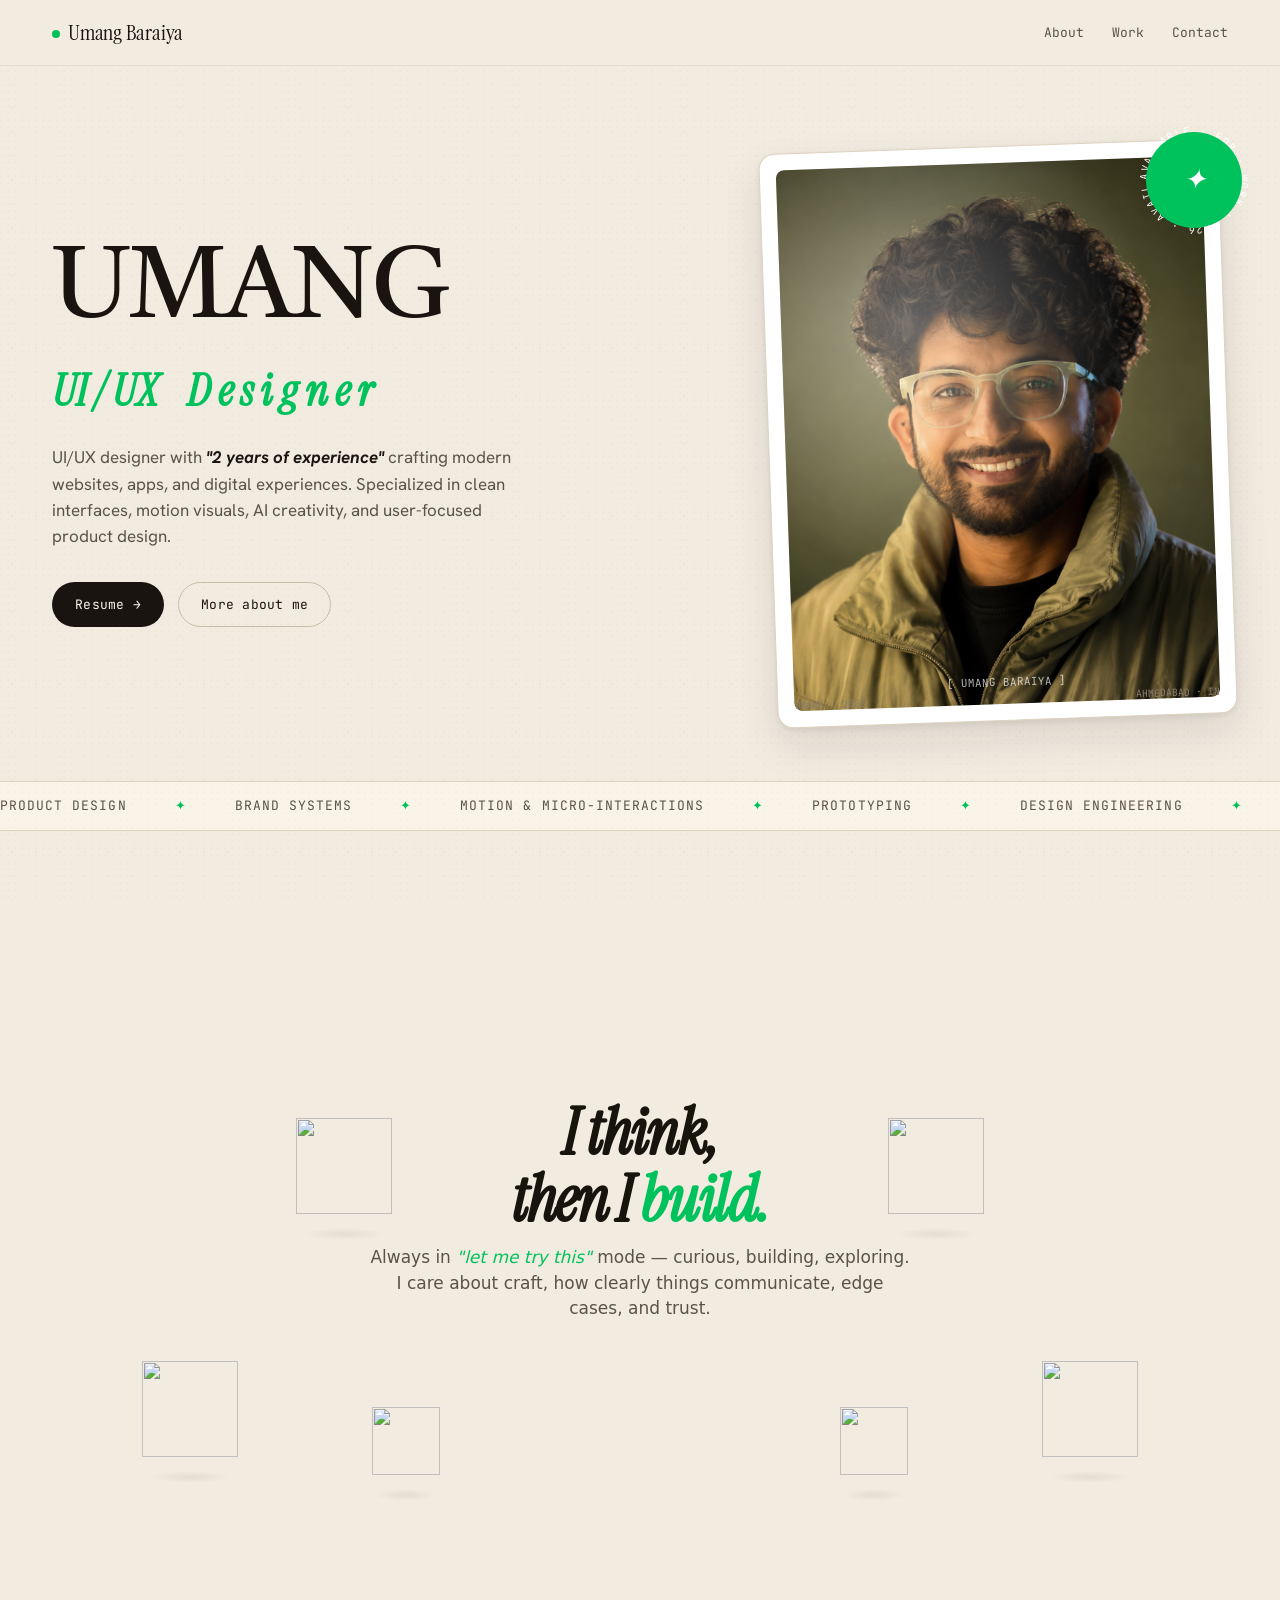
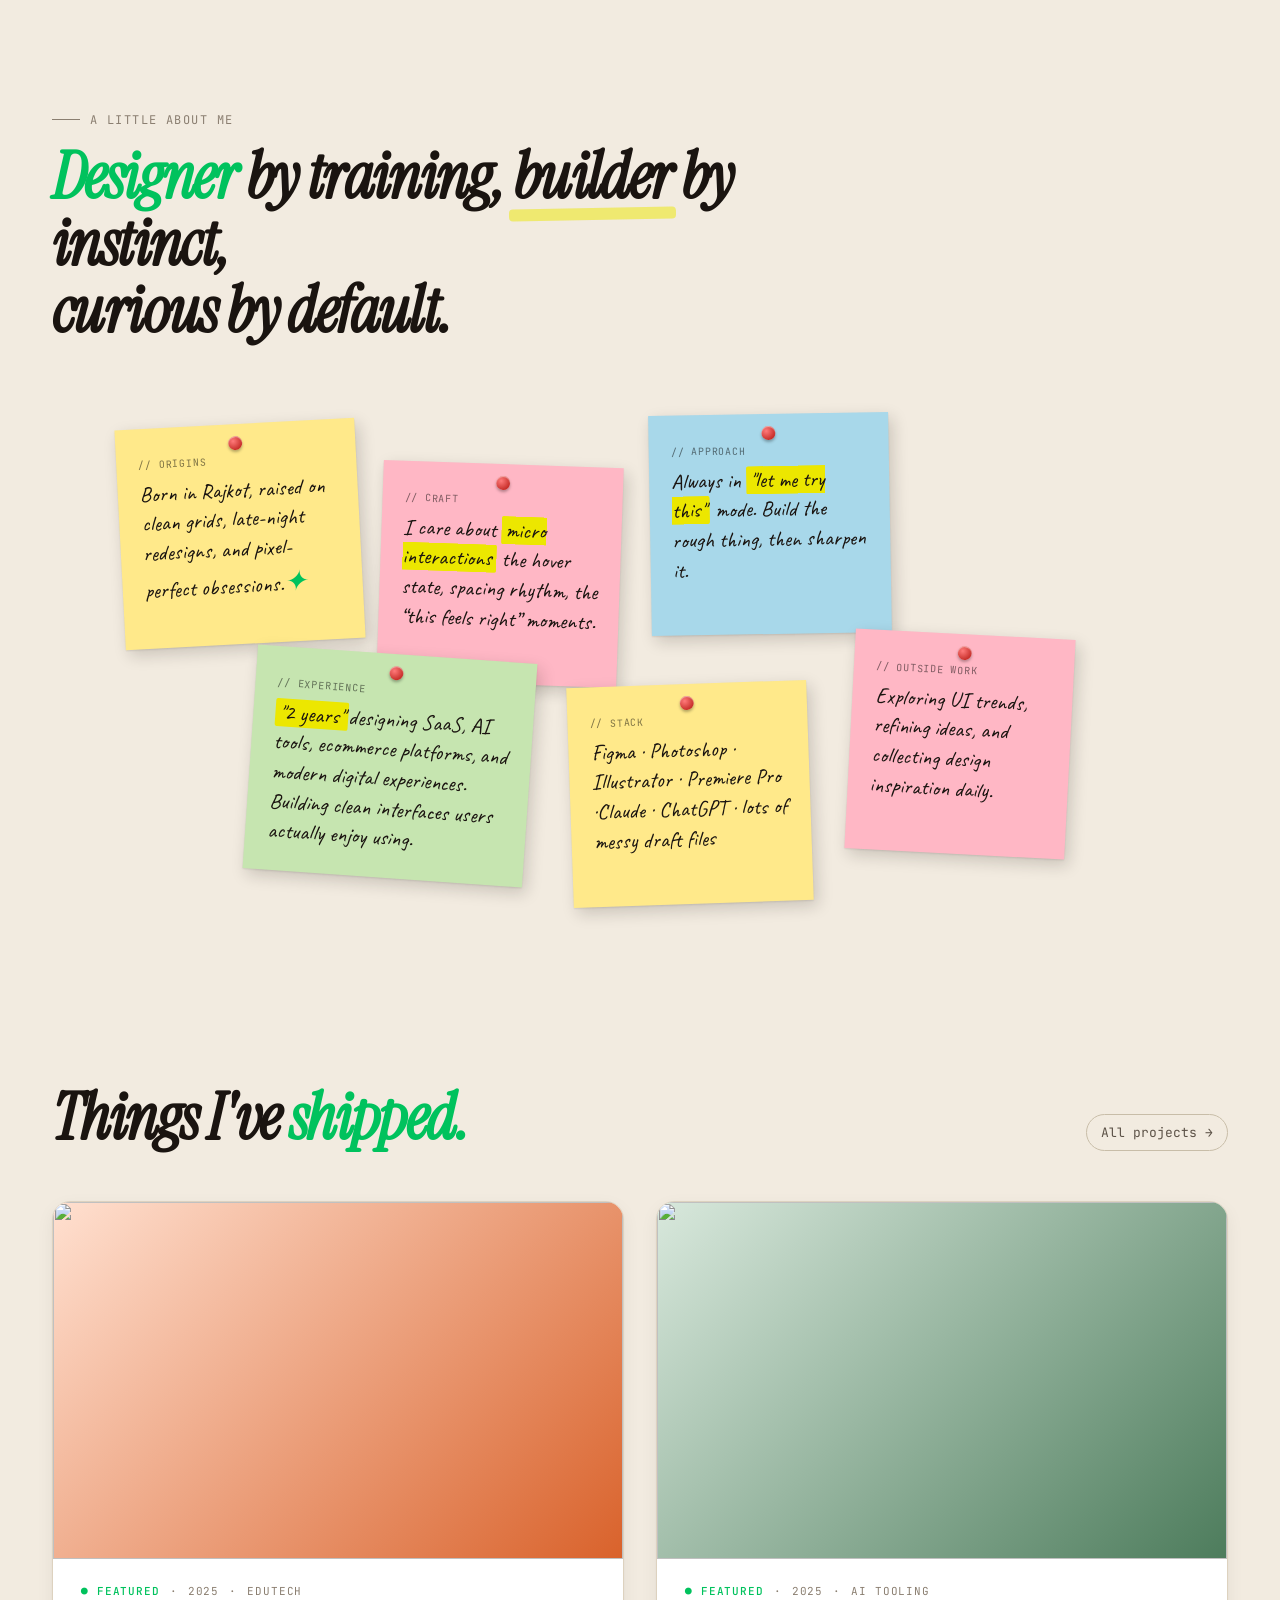
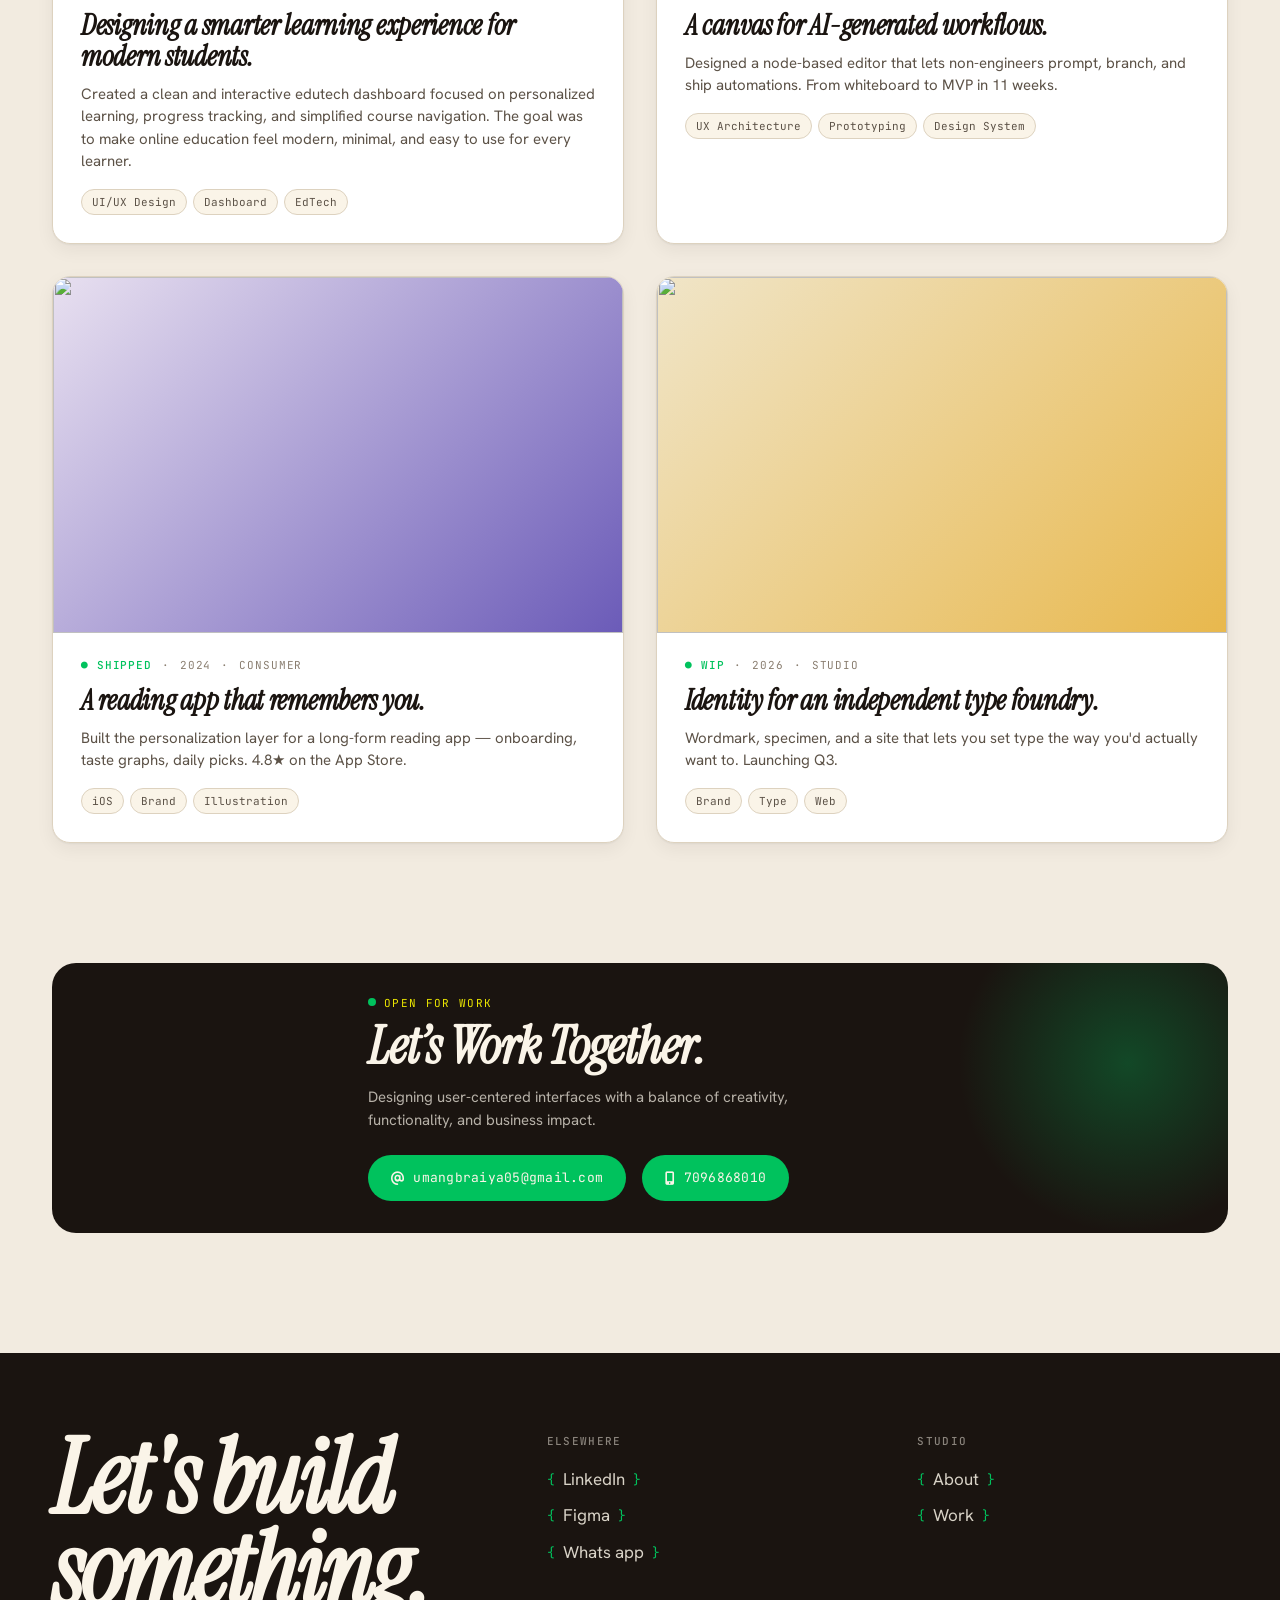
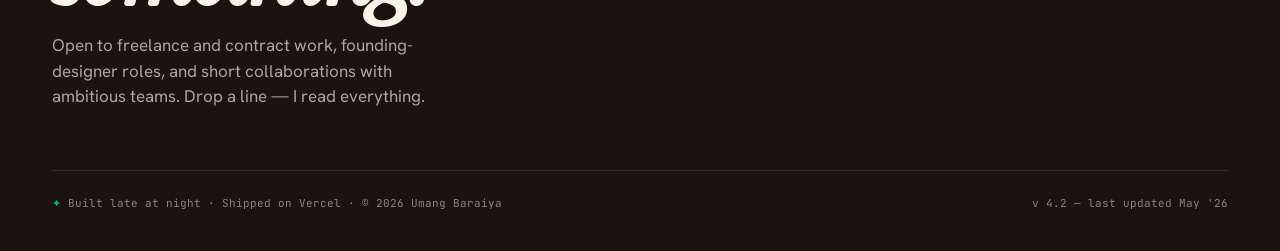
==== index.html @ c693a004 "Add files via upload" ====
<!doctype html>
<html lang="en">
<head>
<meta charset="utf-8" />
<meta name="viewport" content="width=device-width, initial-scale=1" />
<title>Umang Baraiya — UI/UX Designer</title>
<meta name="description" content="I'm an independent UI/UX designer shaping product, brand and motion for early-stage teams." />

<link rel="preconnect" href="https://fonts.googleapis.com" />
<link rel="preconnect" href="https://fonts.gstatic.com" crossorigin />
<link href="https://fonts.googleapis.com/css2?family=Instrument+Serif:ital@0;1&family=Hanken+Grotesk:wght@400;500;600;700&family=JetBrains+Mono:wght@400;500;700&family=Caveat:wght@400;600;700&family=Tiro+Devanagari+Hindi:ital@0;1&display=swap" rel="stylesheet" />

<link rel="stylesheet" href="styles.css" />
<link rel="stylesheet" href="https://cdnjs.cloudflare.com/ajax/libs/font-awesome/6.5.1/css/all.min.css">

  <script src="https://unpkg.com/@lottiefiles/lottie-player@latest/dist/lottie-player.js"></script>
</head>
<body>

<!-- ============= NAV ============= -->
<nav class="nav">
  <div class="nav-inner">
    <a class="nav-logo" href="#top">
      <span class="dot"></span>
      Umang Baraiya
    </a>
    <div class="nav-links">
      <a href="#about">About</a>
      <a href="#work">Work</a>
      <a href="#contact">Contact</a>
    </div>
  </div>
</nav>

<!-- ============= HERO ============= -->
<header class="hero" id="top">
  <div class="wrap">
    <div class="hero-grid">
      <div class="hero-content">
        <h2 class="hero-name-deva">UMANG</h2>
        <h1 class="hero-tag banner-hero-tag">
           <em>UI / UX    D e s i g n e r</em><br />
        </h1>
        <p class="hero-body">
          UI/UX designer with <span style="font-style: italic; color: var(--ink); font-weight:700;">"2 years of experience"</span>
            crafting modern websites, apps, and digital experiences. Specialized in clean interfaces, motion visuals, AI creativity, and user-focused product design.

        </p>
        <div class="hero-actions">
          <a class="btn btn-primary" href="resume.pdf" target="_blank">Resume →</a>
          <a class="btn btn-ghost" href="#about">More about me</a>
        </div>
      </div>

      <div class="hero-portrait">
        <div class="portrait-frame">
          <div class="portrait-photo"></div>
          <div class="portrait-caption">
            <span>UMANG · 2026</span>
            <span>AHMEDABAD · IN</span>
          </div>
        </div>
        <div class="badge" title="Available for work">
          <div class="badge-bg"></div>
          <svg class="badge-spin" viewBox="0 0 200 200">
            <defs>
              <path id="badge-path" d="M 100, 100 m -75, 0 a 75,75 0 1,1 150,0 a 75,75 0 1,1 -150,0" />
            </defs>
            <text fill="currentColor" style="color: var(--card); font-family: 'JetBrains Mono', monospace; font-size: 16px; letter-spacing: 0.18em; text-transform: uppercase;">
              <textPath href="#badge-path">
                Available · for · work · 2026 · Available · for · work · 2026 · 
              </textPath>
            </text>
          </svg>
          <div class="badge-center">✦</div>
        </div>
      </div>
    </div>

    <!-- <div class="hero-floats">
      <div class="float ticket">
        <div class="ticket-stub">
          <b>U.B</b>
          <span>SEAT<br/>A1</span>
        </div>
        <div class="ticket-main">
          <b>DESIGN × TECHNOLOGY</b>
          <span>ADMIT ONE · NO. 047 · ALL ACCESS</span>
        </div>
      </div>
    </div> -->
  </div>
</header>

<!-- ============= MARQUEE ============= -->
<div class="marquee">
  <div class="marquee-track">
    <span>Product Design</span>
    <span class="star">✦</span>
    <span>Brand Systems</span>
    <span class="star">✦</span>
    <span>Motion &amp; Micro-interactions</span>
    <span class="star">✦</span>
    <span>Prototyping</span>
    <span class="star">✦</span>
    <span>Design Engineering</span>
    <span class="star">✦</span>
    <span>AI-native Interfaces</span>
    <span class="star">✦</span>
  </div>
</div>

<section class="tb-section" aria-label="I think, then I build.">

  <!-- Floating image tiles. Replace each img src with your own image path. -->
  <div class="tb-floaters">
    <!-- <div class="tb-tile tb-tile-1" tabindex="0">
      <div class="tb-inner"><img src="images/img-1.png" alt="" /></div>
      <span class="tb-label">Slot 1</span>
    </div> -->
    <div class="tb-tile tb-tile-2" tabindex="0">
      <div class="tb-inner"><img src="icons/figma-logo 2.png" alt="" /></div>
      <span class="tb-label">FIGMA</span>
    </div>
    <div class="tb-tile tb-tile-3" tabindex="0">
      <div class="tb-inner"><img src="icons/photohop.png" alt="" /></div>
      <span class="tb-label">PHOTOSHOP</span>
    </div>
    <div class="tb-tile tb-tile-4" tabindex="0">
      <div class="tb-inner"><img src="icons/html.png" alt="" /></div>
      <span class="tb-label">HTML</span>
    </div>
    <!-- <div class="tb-tile tb-tile-5" tabindex="0">
      <div class="tb-inner"><img src="images/img-5.png" alt="" /></div>
      <span class="tb-label">Slot 5</span>
    </div> -->
    <div class="tb-tile tb-tile-6" tabindex="0">
      <div class="tb-inner"><img src="icons/illustrator1 2.png" alt="" /></div>
      <span class="tb-label">ILLUSTRATOR</span>
    </div>
    <div class="tb-tile tb-tile-7" tabindex="0">
      <div class="tb-inner"><img src="icons/ae.png" alt="" /></div>
      <span class="tb-label">AFTER EFFECT</span>
    </div>
    <div class="tb-tile tb-tile-8" tabindex="0">
      <div class="tb-inner"><img src="icons/pr.png" alt="" /></div>
      <span class="tb-label">PREMIER PRO</span>
    </div>
  </div>

  <!-- Centered copy -->
  <!-- <div class="tb-copy">
    <h1 class="tb-headline">
      I think,<br/>
      then I <span class="tb-accent">build.</span>
    </h1>
    <p class="tb-subtitle">
      Always in <span class="tb-pill">&ldquo;let me try this&rdquo;</span> mode &mdash; curious, building, exploring. I care about craft, how clearly things communicate, edge cases, and trust.
    </p>
  </div> -->
  <div class="collage-grid">
      <div class="collage-text">
        <h2>I think,<br/>then I <em>build.</em></h2>
        <p>
          Always in <span style="font-style: italic; color: var(--accent);">"let me try this"</span> mode — curious, building, exploring. I care about craft, how clearly things communicate, edge cases, and trust.
        </p>
      </div>
    </div>

</section>


<!-- ============= FINDER WINDOW ============= -->
<!-- <section class="finder-section" id="work">
  <div class="wrap">
    <div class="finder-eyebrow">SELECTED WORK / 2024 — 2026</div>
    <h2 class="finder-title">
      Two years of <em>pixels</em><span class="hand"><br></span>the only way that makes sense.
    </h2>

    <div class="finder">
      <div class="finder-chrome">
        <div class="traffic">
          <span></span><span></span><span></span>
        </div>
        <div class="finder-path">~/umang/portfolio</div>
      </div>

      <aside class="finder-sidebar">
        <div class="sidebar-group">
          <div class="sidebar-label">Favorites</div>
          <div class="sidebar-item" data-nav="home"><span class="sidebar-icon">⌂</span>Home</div>
          <div class="sidebar-item active" data-nav="projects"><span class="sidebar-icon">▦</span>All projects</div>
          <div class="sidebar-item"><span class="sidebar-icon">★</span>Starred</div>
          <div class="sidebar-item"><span class="sidebar-icon">⏱</span>Recent</div>
        </div>
        <div class="sidebar-group" id="sidebar-folders">
          <div class="sidebar-label">Folders</div>
          <div class="sidebar-item" data-folder-nav="projects"><span class="sidebar-icon" style="color: var(--accent-2);">▣</span>Projects</div>
          <div class="sidebar-item" data-folder-nav="social"><span class="sidebar-icon" style="color: var(--accent-2);">▣</span>Social Media</div>
          <div class="sidebar-item" data-folder-nav="video"><span class="sidebar-icon" style="color: var(--accent-2);">▣</span>Video / Animation</div>
          <div class="sidebar-item" data-folder-nav="ai"><span class="sidebar-icon" style="color: var(--accent-2);">▣</span>Design with AI</div>
        </div>
        <div class="sidebar-group">
          <div class="sidebar-label">Tags</div>
          <div class="sidebar-item"><span class="sidebar-icon" style="color: var(--accent);">●</span>Featured</div>
          <div class="sidebar-item"><span class="sidebar-icon" style="color: var(--emerald);">●</span>Shipped</div>
          <div class="sidebar-item"><span class="sidebar-icon" style="color: var(--accent-2);">●</span>WIP</div>
        </div>
      </aside>

      <div class="finder-main">
        <div class="finder-toolbar">
          <div class="finder-breadcrumb" id="finder-breadcrumb">
            <button class="crumb-back" id="crumb-back" aria-label="Back" hidden>‹</button>
            <span>umang</span><span>›</span><span>portfolio</span><span>›</span><b id="crumb-current">projects</b>
          </div>
          <div class="finder-view">
            <button>≡ list</button>
            <button class="active">▦ icon</button>
            <button>▤ column</button>
          </div>
        </div>

        <div class="folders" id="folders-grid">
          <div class="folder" data-folder="projects">
            <div class="folder-icon">
              <div class="folder-tab"></div>
              <div class="folder-back"></div>
              <div class="folder-files">
                <span></span><span></span><span></span>
              </div>
              <div class="folder-front"></div>
            </div>
            <div class="folder-label">Projects</div>
            <div class="folder-meta">24 items · 1.4 GB</div>
          </div>

          <div class="folder" data-folder="social">
            <div class="folder-icon">
              <div class="folder-tab"></div>
              <div class="folder-back"></div>
              <div class="folder-files">
                <span></span><span></span><span></span>
              </div>
              <div class="folder-front"></div>
            </div>
            <div class="folder-label">Social Media</div>
            <div class="folder-meta">112 items · 880 MB</div>
          </div>

          <div class="folder" data-folder="video">
            <div class="folder-icon">
              <div class="folder-tab"></div>
              <div class="folder-back"></div>
              <div class="folder-files">
                <span></span><span></span><span></span>
              </div>
              <div class="folder-front"></div>
            </div>
            <div class="folder-label">Video / Animation</div>
            <div class="folder-meta">18 items · 3.2 GB</div>
          </div>

          <div class="folder" data-folder="ai">
            <div class="folder-icon">
              <div class="folder-tab"></div>
              <div class="folder-back"></div>
              <div class="folder-files">
                <span></span><span></span><span></span>
              </div>
              <div class="folder-front"></div>
            </div>
            <div class="folder-label">Design with AI</div>
            <div class="folder-meta">31 items · 620 MB</div>
          </div>
        </div>

        <div class="folder-detail" id="folder-detail" hidden></div>
      </div>
    </div>
  </div>
</section> -->


<!-- ============= ABOUT — STICKY NOTES ============= -->
<section class="about" id="about">
  <div class="wrap">
    <div class="finder-eyebrow">A LITTLE ABOUT ME</div>
    <h2 class="about-title">
      <em>Designer</em> by training, <span class="underline-hand">builder</span> by instinct, <br/>
      curious by default.
    </h2>

    <div class="notes-canvas">
      <div class="note yellow">
        <div class="note-pin"></div>
        <div class="note-tag">// origins</div>
       Born in Rajkot, raised on clean grids, late-night redesigns, and pixel-perfect obsessions.<span class="star">✦</span>
      </div>

      <div class="note pink">
        <div class="note-pin"></div>
        <div class="note-tag">// craft</div>
        I care about <span class="hl">micro interactions</span> the hover state, spacing rhythm, the “this feels right” moments.
      </div>

      <div class="note blue">
        <div class="note-pin"></div>
        <div class="note-tag">// approach</div>
        Always in <span class="hl">"let me try this"</span> mode. Build the rough thing, then sharpen it.
      </div>

      <div class="note green">
        <div class="note-pin"></div>
        <div class="note-tag">// experience</div>
        <span class="hl">"2 years"</span>designing SaaS, AI tools, ecommerce platforms, and modern digital experiences. Building clean interfaces users actually enjoy using.
      </div>

      <div class="note yellow2">
        <div class="note-pin"></div>
        <div class="note-tag">// stack</div>
        Figma · Photoshop ·
Illustrator · Premiere Pro ·Claude · ChatGPT · lots of messy draft files
      </div>

      <div class="note pink2">
        <div class="note-pin"></div>
        <div class="note-tag">// outside work</div>
       Exploring UI trends, refining ideas, and collecting design inspiration daily.
      </div>
    </div>
  </div>
</section>

<!-- ============= PROJECTS ============= -->
<section class="projects-section">
  <div class="wrap">
    <div class="projects-head">
      <h2>Things I've <em>shipped.</em></h2>
      <a class="see-all" href="#">All projects →</a>
    </div>

    <div class="project-grid">
      <article class="project">
        <div class="project-img p1">
          <img src="casestudy/123.png" alt="" height="100%" width="100%" />
          
        </div>
        <div class="project-body">
          <div class="project-meta">
            <b>● Featured</b><span>·</span><span>2025</span><span>·</span><span>EDUTECH</span>
          </div>
          <h3 class="project-name">Designing a smarter learning experience for modern students.</h3>
          <p class="project-desc">
            Created a clean and interactive edutech dashboard focused on personalized learning, progress tracking,
            and simplified course navigation. The goal was to make online education feel modern, minimal, and easy 
            to use for every learner.
          </p>
          <div class="project-tags">
            <span class="project-tag">UI/UX Design</span>
            <span class="project-tag">Dashboard</span>
            <span class="project-tag">EdTech</span>
          </div>
        </div>
      </article>

      <article class="project">
        <div class="project-img p2">
          <img src="casestudy/law.png" alt="" height="100%" width="100%" />
          
        </div>
        <div class="project-body">
          <div class="project-meta">
            <b>● Featured</b><span>·</span><span>2025</span><span>·</span><span>AI Tooling</span>
          </div>
          <h3 class="project-name">A canvas for AI-generated workflows.</h3>
          <p class="project-desc">
            Designed a node-based editor that lets non-engineers prompt, branch, and ship automations. From whiteboard to MVP in 11 weeks.
          </p>
          <div class="project-tags">
            <span class="project-tag">UX Architecture</span>
            <span class="project-tag">Prototyping</span>
            <span class="project-tag">Design System</span>
          </div>
        </div>
      </article>

      <article class="project">
        <div class="project-img p3">
          <img src="casestudy/medical.png" alt="" height="100%" width="100%" />
        </div>
        <div class="project-body">
          <div class="project-meta">
            <b>● Shipped</b><span>·</span><span>2024</span><span>·</span><span>Consumer</span>
          </div>
          <h3 class="project-name">A reading app that remembers you.</h3>
          <p class="project-desc">
            Built the personalization layer for a long-form reading app — onboarding, taste graphs, daily picks. 4.8★ on the App Store.
          </p>
          <div class="project-tags">
            <span class="project-tag">iOS</span>
            <span class="project-tag">Brand</span>
            <span class="project-tag">Illustration</span>
          </div>
        </div>
      </article>

      <article class="project">
        <div class="project-img p4">
          <img src="casestudy/yoga.png" alt="" height="100%" width="100%" />
        </div>
        <div class="project-body">
          <div class="project-meta">
            <b>● WIP</b><span>·</span><span>2026</span><span>·</span><span>Studio</span>
          </div>
          <h3 class="project-name">Identity for an independent type foundry.</h3>
          <p class="project-desc">
            Wordmark, specimen, and a site that lets you set type the way you'd actually want to. Launching Q3.
          </p>
          <div class="project-tags">
            <span class="project-tag">Brand</span>
            <span class="project-tag">Type</span>
            <span class="project-tag">Web</span>
          </div>
        </div>
      </article>
    </div>
  </div>
</section>

<!-- ============= PLAYGROUND / VIBE CODING PLAYLIST ============= -->
<section class="playlist-section" id="contact">
  <div class="wrap">
    <div class="playlist">

      <!-- Lottie Animation -->
  <lottie-player
    src="animation.json"
    background="transparent"
    speed="1"
    style="width: 300px; height: 270px;"
    loop
    autoplay>
  </lottie-player>
      <!-- <div class="playlist-vinyl"></div> -->
      <div class="playlist-info">
        <div class="playlist-eyebrow">
          <span class="dot"></span> OPEN FOR WORK 
        </div>
        <h3 class="playlist-title">Let’s Work Together.</h3>
        <p class="playlist-desc">
          Designing user-centered interfaces with a balance of creativity, functionality, and business impact.
        </p>
        <div class="playlist-btn-wrapper">
          <div style="margin-top: 24px;" class="playlist-btn">
            <a class="btn btn-primary glow-btn" style="background: var(--accent);" href="mailto:umangbraiya05@gmail.com">
            <i class="fa-solid fa-at"></i>
            umangbraiya05@gmail.com</a>
          </div>
          <div style="margin-top: 24px;"  class="playlist-btn">
            <a class="btn btn-primary glow-btn" style="background: var(--accent);" href="tel:+917096868010" >
           <i class="fa-solid fa-mobile-screen-button"></i>
            7096868010</a>
          </div>
        </div>
        <!-- <div class="playlist-tracks">
          <div><span>01.</span><span>Cursor that draws gradients</span><span>· 2026</span></div>
          <div><span>02.</span><span>Letterforms in WebGL</span><span>· 2025</span></div>
          <div><span>03.</span><span>A toy file system in localStorage</span><span>· 2025</span></div>
          <div><span>04.</span><span>Sticky notes that remember</span><span>· 2024</span></div>
        </div>
      </div> -->
      <!-- <div class="playlist-play" title="Visit playground">▶</div> -->
    </div>
  </div>
</section>

<!-- ============= BULLETIN BOARD ============= -->
<!-- <section class="bulletin-section">
  <div class="wrap">
    <div class="bulletin-head">
      <h2>Pinned on my wall.</h2>
      <div class="bulletin-coords">
        23.0225°N 72.5714°E<br/>
        AHMEDABAD · STUDIO 04
      </div>
    </div>

    <div class="bulletin">
      <div class="bulletin-grid">
        <div class="pin-photo">
          <div class="pin-img pin-img-1">[ photo: studio desk ]</div>
        </div>
        <div class="pin-photo">
          <div class="pin-img pin-img-2">[ photo: process sketch ]</div>
        </div>
        <div class="pin-photo">
          <div class="pin-img pin-img-3">[ photo: monitor + figma ]</div>
        </div>
        <div class="pin-photo">
          <div class="pin-img pin-img-4">[ photo: typography test ]</div>
        </div>
        <div class="pin-photo">
          <div class="pin-img pin-img-5">[ photo: client wall ]</div>
        </div>
        <div class="pin-photo">
          <div class="pin-img pin-img-6">[ photo: late-night work ]</div>
        </div>
        <div class="pin-photo">
          <div class="pin-img pin-img-7">[ photo: notebook page ]</div>
        </div>
        <div class="pin-photo">
          <div class="pin-img pin-img-8">[ photo: print run ]</div>
        </div>
      </div>
    </div>
  </div>
</section> -->

<!-- ============= FOOTER ============= -->
<footer class="footer" id="#">
  <div class="wrap">
    <div class="footer-grid">
      <div>
        <h2 class="footer-name">Let's build<br/>something.</h2>
        <p class="footer-tag">
          Open to freelance and contract work, founding-designer roles, and short collaborations with ambitious teams. Drop a line — I read everything.
        </p>
        
      </div>
      <div class="footer-col">
        <h4>Elsewhere</h4>
        <ul>
          
          <li><a href="https://www.linkedin.com/in/umangbaraiya15">LinkedIn</a></li>
          <li><a href="#">Figma</a></li>

         <li><a href="https://wa.me/917096868010 text=I'm%20inquiring%20about%20the%20apartment%20listing">Whats app</a></li>
        </ul>
      </div>
      <div class="footer-col">
        <h4>Studio</h4>
        <ul>
          <li><a href="#">About</a></li>
          <li><a href="#">Work</a></li>
          
          
        
        </ul>
      </div>
    </div>
    <div class="footer-bottom">
      <span><span class="star">✦</span> Built late at night · Shipped on Vercel · © 2026 Umang Baraiya</span>
      <span>v 4.2 — last updated May '26</span>
    </div>
  </div>
</footer>

<script src="portfolio.js"></script>
</body>
</html>
---- styles.css ----
/* ============================================================
   Umang Baraiya — Portfolio
   Playful collage, warm off-white, hand-drawn touches
   ============================================================ */

/* ---------- Tokens (warm default, switchable via data-palette) */
:root {
  --bg:        #F2EBE0;
  --bg-paper:  #FAF4E8;
  --ink:       #1A1410;
  --ink-2:     #5C5247;
  --ink-3:     #8A7E70;
  --line:      #DDD2BF;
  --line-2:    #C8BDA8;
  --card:      #FFFFFF;
  --accent:    #00C25D;  /* terracotta */
  --accent-2:  #ece700;  /* mustard */
  --emerald:   #4D7C5C;
  --pink:      #E89C9C;
  --blue:      #6B8AB8;
  --sticky-y:  #FFE98A;
  --sticky-p:  #FFB7C5;
  --sticky-b:  #A8D8EA;
  --sticky-g:  #C6E5B0;
  --shadow-1:  0 1px 2px rgba(26, 20, 16, .05), 0 6px 18px rgba(26, 20, 16, .06);
  --shadow-2:  0 2px 6px rgba(26, 20, 16, .08), 0 18px 40px rgba(26, 20, 16, .10);
  --shadow-pin: 0 2px 1px rgba(0,0,0,.2), 0 8px 16px rgba(0,0,0,.08);


  --tb-bg: #ffffff;
  --tb-bg-dot: rgba(20, 18, 12, 0.06);
  --tb-ink: #16140d;
  --tb-ink-2: #4b4738;
  --tb-accent: #5b4ce6;          /* the "build." word + pill color */

  --tb-tile-bg: #ffffff;
  --tb-tile-border: rgba(20, 18, 12, 0.06);
  --tb-tile-size: 124px;
  --tb-tile-radius: 6px;
  --tb-tile-pad: 14px;

  --tb-float-amp: 32px;           /* vertical float distance */
  --tb-hover-lift: 18px;          /* hover lift amount */

  --tb-shadow-soft: 0 10px 30px rgba(20, 18, 12, 0.08);
  --tb-shadow-pop:  0 20px 44px rgba(20, 18, 12, 0.16);
  --tb-tr: 380ms cubic-bezier(.22, 1, .36, 1);
}

[data-palette="cool"] {
  --bg:        #EEF0F5;
  --bg-paper:  #F6F8FB;
  --ink:       #0F1419;
  --ink-2:     #4A5563;
  --ink-3:     #7B8593;
  --line:      #D5DCE6;
  --line-2:    #BFC8D5;
  --accent:    #3B5BDB;
  --accent-2:  #6BAFD8;
  --emerald:   #2E7D6A;
  --pink:      #D88BB0;
}

[data-palette="mono"] {
  --bg:        #F2F1EE;
  --bg-paper:  #F8F7F4;
  --ink:       #111111;
  --ink-2:     #4A4A4A;
  --ink-3:     #888888;
  --line:      #D8D6D2;
  --line-2:    #BEBCB7;
  --accent:    #1A1A1A;
  --accent-2:  #6B6B6B;
  --emerald:   #3A3A3A;
  --pink:      #B8B8B8;
}

/* ---------- Reset ----------------------------------------- */
*, *::before, *::after { box-sizing: border-box; }
html, body { margin: 0; padding: 0; }
body {
  background: var(--bg);
  color: var(--ink);
  font-family: "Hanken Grotesk", system-ui, -apple-system, sans-serif;
  font-size: 17px;
  line-height: 1.5;
  font-feature-settings: "ss01", "cv11";
  -webkit-font-smoothing: antialiased;
  overflow-x: hidden;
}
img { display: block; max-width: 100%; }
a { color: inherit; text-decoration: none; }
button { font: inherit; color: inherit; background: none; border: 0; cursor: pointer; }

/* ---------- Background textures (toggle via data-texture) -- */
body[data-texture="paper"]::before {
  content: ""; position: fixed; inset: 0; pointer-events: none; z-index: 0;
  background-image:
    radial-gradient(rgba(26,20,16,.04) 1px, transparent 1px),
    radial-gradient(rgba(26,20,16,.03) 1px, transparent 1px);
  background-size: 24px 24px, 7px 7px;
  background-position: 0 0, 12px 12px;
  opacity: .7;
  mix-blend-mode: multiply;
}
body[data-texture="grid"]::before {
  content: ""; position: fixed; inset: 0; pointer-events: none; z-index: 0;
  background-image:
    linear-gradient(to right, rgba(26,20,16,.05) 1px, transparent 1px),
    linear-gradient(to bottom, rgba(26,20,16,.05) 1px, transparent 1px);
  background-size: 32px 32px;
}
body[data-texture="none"]::before { display: none; }

/* ---------- Type families ---------------------------------- */
.serif    { font-family: "Instrument Serif", "Cormorant Garamond", Georgia, serif; font-weight: 400; }
.hand     { font-family: "Caveat", "Bradley Hand", cursive; }
.mono     { font-family: "JetBrains Mono", ui-monospace, monospace; }

/* ---------- Layout ---------------------------------------- */
.wrap {
  max-width: 1240px;
  margin: 0 auto;
  padding: 0 32px;
  position: relative;
  z-index: 1;
}
section { position: relative; z-index: 1; }

/* ---------- Nav ------------------------------------------- */
.nav {
  position: sticky; top: 0; z-index: 100;
  backdrop-filter: blur(10px);
  background: color-mix(in oklab, var(--bg) 75%, transparent);
  border-bottom: 1px solid color-mix(in oklab, var(--line) 60%, transparent);
}
.nav-inner {
  max-width: 1240px; margin: 0 auto; padding: 16px 32px;
  display: flex; justify-content: space-between; align-items: center;
}
.nav-logo {
  font-family: "Instrument Serif", serif;
  font-size: 22px; letter-spacing: -0.01em;
  display: flex; align-items: baseline; gap: 8px;
}
.nav-logo .dot {
  width: 8px; height: 8px; border-radius: 50%;
  background: var(--accent); display: inline-block;
  transform: translateY(-2px);
}
.nav-links {
  display: flex; gap: 28px;
  font-family: "JetBrains Mono", monospace;
  font-size: 13px;
}
.nav-links a {
  position: relative; padding: 4px 0;
  color: var(--ink-2);
  transition: color .15s;
}
.nav-links a:hover { color: var(--ink); }
.nav-links a::after {
  content: ""; position: absolute; left: 0; right: 100%; bottom: 0;
  height: 1px; background: var(--ink);
  transition: right .2s cubic-bezier(.22,1,.36,1);
}
.nav-links a:hover::after { right: 0; }

/* ---------- Hero ------------------------------------------ */
.hero {
  padding: 80px 0 60px;
  position: relative;
}
.hero-grid {
  display: grid;
  grid-template-columns: 1.1fr 1fr;
  gap: 64px;
  align-items: center;
}
.hero-name {
  font-family: "Instrument Serif", serif;
  font-size: clamp(72px, 11vw, 156px);
  line-height: 0.9;
  letter-spacing: -0.04em;
  margin: 0 0 8px;
  font-style: italic;
}
.hero-name-deva {
  font-family: "Tiro Devanagari Hindi", "Noto Serif Devanagari", serif;
  font-size: clamp(56px, 8vw, 112px);
  line-height: 1;
  letter-spacing: -0.02em;
  color: var(--ink);
  margin: 0 0 24px;
  font-weight: 400;
  font-style: normal;
}
.hero-tag {
  font-family: "Instrument Serif", serif;
  font-size: clamp(28px, 3.4vw, 44px);
  line-height: 1.15;
  letter-spacing: -0.02em;
  color: var(--ink);
  margin: 0 0 28px;
  max-width: 560px;
}
.hero-tag em {
  font-style: italic;
  color: var(--accent);
}
.banner-hero-tag.hero-tag {
  letter-spacing: 0;
}
.banner-hero-tag.hero-tag em {
  white-space: break-spaces !important;
}
.hero-body {
  font-size: 17px;
  color: var(--ink-2);
  max-width: 480px;
  margin: 0 0 32px;
  line-height: 1.55;
}
.hero-actions {
  display: flex; gap: 14px; align-items: center;
}
.btn {
  display: inline-flex; align-items: center; gap: 8px;
  padding: 12px 22px;
  border-radius: 999px;
  font-family: "JetBrains Mono", monospace;
  font-size: 13px;
  letter-spacing: 0.02em;
  transition: all .18s cubic-bezier(.22,1,.36,1);
  border: 1px solid transparent;
}
.btn-primary {
  background: var(--ink);
  color: var(--bg-paper);
}
.btn-primary:hover { background: var(--accent); }
.btn-ghost {
  border-color: var(--line-2);
  color: var(--ink);
}
.btn-ghost:hover { background: var(--card); border-color: var(--ink); }



/* Glow Effect */
.playlist-btn .btn.glow-btn{
    position: relative;
    overflow: hidden;
    transition: 0.4s ease;
    border-radius: 40px;
}

/* Shine Layer */
.playlist-btn .btn.glow-btn::before{
    content: "";
    position: absolute;
    top: 0;
    left: -75%;
    width: 50%;
    height: 100%;
    background: rgba(255,255,255,0.4);
    transform: skewX(-25deg);
    transition: 0.7s;
}

/* Hover Animation */
.playlist-btn .btn.glow-btn:hover::before{
    left: 130%;
}

/*footer .btn.glow-btn:hover{
    box-shadow:
        0 0 10px rgba(255,140,66,0.8),
        0 0 20px rgba(255,140,66,0.7),
        0 0 40px rgba(255,140,66,0.6);

    transform: translateY(-1px);*/
/*}*/






/* Profile card with spinning badge */
.hero-portrait {
  position: relative;
  width: 100%;
  aspect-ratio: 4/5;
  max-width: 460px;
  margin-left: auto;
  height: 100%;
}
.portrait-frame {
  position: absolute; inset: 0;
  background: var(--card);
  border: 1px solid var(--line);
  border-radius: 16px;
  box-shadow: var(--shadow-2);
  overflow: hidden;
  transform: rotate(-2deg);
  transition: transform .3s cubic-bezier(.22,1,.36,1);
}
.portrait-frame:hover { transform: rotate(0deg) scale(1.01); }
.portrait-photo {
  position: absolute; inset: 16px;
  border-radius: 8px;
  background-image: url("./profile.png");
  background-size: cover;
  display: flex;
  align-items: flex-end;
  justify-content: center;
  overflow: hidden;
  background-position: center;
}
.portrait-photo::before {
  content: "";
  position: absolute; inset: 0;
  background:
    radial-gradient(circle at 30% 30%, rgba(255,255,255,.4), transparent 50%),
    radial-gradient(circle at 70% 70%, rgba(0,0,0,.1), transparent 50%);
}
.portrait-photo::after {
  content: "[ UMANG BARAIYA ]";
  font-family: "JetBrains Mono", monospace;
  font-size: 11px;
  color: rgba(255,255,255,.7);
  padding: 14px;
  position: relative;
  z-index: 1;
}
.portrait-caption {
  position: absolute; left: 16px; right: 16px; bottom: 14px;
  display: flex; justify-content: space-between; align-items: flex-end;
  font-family: "JetBrains Mono", monospace;
  font-size: 10px;
  color: var(--ink-3);
  z-index: 2;
}

/* Spinning badge */
.badge {
  position: absolute;
  right: -28px; top: -28px;
  width: 124px; height: 124px;
  z-index: 5;
  cursor: pointer;
}
.badge-spin {
  width: 100%; height: 100%;
  animation: spin 18s linear infinite;
  transition: animation-duration .3s;
}
.badge:hover .badge-spin {
  animation-duration: 3s;
}
@keyframes spin { to { transform: rotate(360deg); } }
.badge-center {
  position: absolute; inset: 0;
  display: flex; align-items: center; justify-content: center;
  font-family: "Instrument Serif", serif;
  font-style: italic;
  font-size: 28px;
  color: var(--card);
  pointer-events: none;
}
.badge-bg {
  position: absolute; inset: 14px;
  border-radius: 50%;
  background: var(--accent);
  pointer-events: none;
}

/* ---------- Hero floating objects ------------------------- */
.hero-floats { position: absolute; inset: 0; pointer-events: none; }
.float { position: absolute; pointer-events: auto; }

.ticket {
  bottom: 30px; left: -40px;
  width: 220px; height: 90px;
  background: var(--card);
  border: 1px solid var(--line);
  border-radius: 8px;
  box-shadow: var(--shadow-1);
  transform: rotate(-8deg);
  display: flex;
  font-family: "JetBrains Mono", monospace;
  font-size: 10px;
  overflow: hidden;
  transition: transform .3s cubic-bezier(.22,1,.36,1);
}
.ticket:hover { transform: rotate(-3deg) translateY(-4px); }
.ticket-stub {
  width: 70px;
  background: var(--accent);
  color: var(--card);
  padding: 10px;
  border-right: 2px dashed var(--card);
  display: flex; flex-direction: column; justify-content: space-between;
}
.ticket-stub b { font-size: 24px; font-weight: 700; line-height: 1; font-family: "Instrument Serif", serif; font-style: italic; }
.ticket-main {
  flex: 1; padding: 10px 12px;
  display: flex; flex-direction: column; justify-content: space-between;
  color: var(--ink-2);
}
.ticket-main b { color: var(--ink); font-size: 11px; }

/* ---------- Marquee divider ------------------------------- */
.marquee {
  border-top: 1px solid var(--line);
  border-bottom: 1px solid var(--line);
  padding: 14px 0;
  overflow: hidden;
  background: var(--bg-paper);
}
.marquee-track {
  display: flex; gap: 48px; align-items: center;
  font-family: "JetBrains Mono", monospace;
  font-size: 13px; letter-spacing: 0.08em; text-transform: uppercase;
  color: var(--ink-2);
  white-space: nowrap;
  animation: scroll 40s linear infinite;
  width: fit-content;
}
@keyframes scroll {
  to { transform: translateX(-50%); }
}
.marquee-track .star { color: var(--accent); }

/* ---------- Collage strip --------------------------------- */
.collage {
  padding: 100px 0;
  position: relative;
  min-height: 480px;
}
.collage-grid {
  display: grid;
  grid-template-columns: repeat(12, 1fr);
  gap: 24px;
  align-items: center;
}
.collage-text {
  grid-column: 4 / 10;
  text-align: center;
}
.collage-text h2 {
  font-family: "Instrument Serif", serif;
  font-size: clamp(40px, 5vw, 64px);
  line-height: 1.05;
  letter-spacing: -0.025em;
  margin: 0 0 12px;
  font-style: italic;
}
.collage-text h2 em {
  color: var(--accent);
  font-style: italic;
}
.collage-text p {
  font-size: 17px;
  color: var(--ink-2);
  max-width: 540px;
  margin: 0 auto;
}

/* Collage objects positioned absolute around text */
.collage-obj {
  position: absolute;
  transition: transform .35s cubic-bezier(.22,1,.36,1);
}
.collage-obj:hover { transform: var(--hover-transform, rotate(0) scale(1.05)); }

.vinyl {
  width: 180px; height: 180px;
  border-radius: 50%;
  background:
    radial-gradient(circle, #2A1F18 22%, transparent 23%),
    repeating-radial-gradient(circle, #1A1410 0 2px, #2A1F18 2px 4px);
  box-shadow: var(--shadow-2);
  top: 80px; left: 40px;
  transform: rotate(-6deg);
  --hover-transform: rotate(6deg) scale(1.05);
  display: flex; align-items: center; justify-content: center;
  animation: vinyl-spin 8s linear infinite paused;
}
.vinyl:hover { animation-play-state: running; }
@keyframes vinyl-spin { to { transform: rotate(360deg); } }
.vinyl-label {
  width: 70px; height: 70px;
  border-radius: 50%;
  background: var(--accent);
  border: 4px solid #1A1410;
  display: flex; align-items: center; justify-content: center;
  font-family: "Instrument Serif", serif;
  font-style: italic;
  color: var(--card);
  font-size: 13px;
  text-align: center;
  line-height: 1.1;
}
.vinyl-label::before {
  content: ""; position: absolute; width: 8px; height: 8px;
  border-radius: 50%; background: var(--bg);
}

.coffee {
  top: 60px; right: 60px;
  width: 140px; height: 160px;
  transform: rotate(8deg);
  --hover-transform: rotate(-3deg) scale(1.08);
}
.coffee-cup {
  width: 100%; height: 100%;
  background: var(--card);
  border: 2px solid var(--ink);
  border-radius: 10px 10px 20px 20px;
  position: relative;
  overflow: hidden;
}
.coffee-lid {
  position: absolute; top: 0; left: 0; right: 0; height: 22px;
  background: var(--ink);
  border-radius: 8px 8px 0 0;
}
.coffee-liquid {
  position: absolute; left: 6px; right: 6px; top: 28px; bottom: 6px;
  background:
    linear-gradient(180deg, #6B4423 0%, #3A2515 80%);
  border-radius: 4px 4px 16px 16px;
}
.coffee-band {
  position: absolute; left: 0; right: 0; bottom: 36px; height: 36px;
  background: var(--accent);
  display: flex; align-items: center; justify-content: center;
  font-family: "Instrument Serif", serif;
  font-style: italic;
  color: var(--card);
  font-size: 18px;
  letter-spacing: 0.05em;
}

.plant {
  bottom: 30px; left: 80px;
  width: 110px; height: 150px;
  transform: rotate(-4deg);
  --hover-transform: rotate(3deg) scale(1.06);
}
.plant-pot {
  position: absolute; bottom: 0; left: 50%; transform: translateX(-50%);
  width: 80px; height: 60px;
  background: var(--accent);
  border-radius: 6px 6px 4px 4px;
  clip-path: polygon(8% 0, 92% 0, 100% 100%, 0 100%);
}
.plant-leaf {
  position: absolute; bottom: 50px; left: 50%;
  width: 28px; height: 70px;
  background: var(--emerald);
  border-radius: 50% 50% 50% 50% / 70% 70% 30% 30%;
  transform-origin: bottom center;
}
.plant-leaf.l1 { transform: translateX(-50%) rotate(-25deg); }
.plant-leaf.l2 { transform: translateX(-50%) rotate(0deg) scaleY(1.15); }
.plant-leaf.l3 { transform: translateX(-50%) rotate(25deg); }

.pencil {
  bottom: 90px; right: 100px;
  width: 220px; height: 22px;
  transform: rotate(-18deg);
  --hover-transform: rotate(-25deg) scale(1.05);
}
.pencil-body {
  position: absolute; left: 30px; right: 50px; top: 0; bottom: 0;
  background: var(--accent-2);
  border-top: 1px solid rgba(0,0,0,.15);
  border-bottom: 1px solid rgba(0,0,0,.15);
}
.pencil-tip {
  position: absolute; left: 0; top: 0; bottom: 0;
  width: 30px;
  background: linear-gradient(90deg, #1A1410 30%, #C4A88B 30% 100%);
  clip-path: polygon(0 50%, 100% 0, 100% 100%);
}
.pencil-eraser {
  position: absolute; right: 0; top: 0; bottom: 0;
  width: 50px;
  background: var(--pink);
  border-radius: 0 4px 4px 0;
}
.pencil-band {
  position: absolute; right: 50px; top: 0; bottom: 0;
  width: 14px;
  background: var(--ink);
}

.sticker-star {
  top: 220px; right: 220px;
  width: 50px; height: 50px;
  transform: rotate(15deg);
  --hover-transform: rotate(0deg) scale(1.2);
  color: var(--accent);
}

/* ---------- Finder window --------------------------------- */
.finder-section {
  padding: 60px 0 100px;
}
.finder-eyebrow {
  font-family: "JetBrains Mono", monospace;
  font-size: 12px; letter-spacing: 0.12em; text-transform: uppercase;
  color: var(--ink-3);
  margin-bottom: 14px;
  display: flex; align-items: center; gap: 10px;
}
.finder-eyebrow::before {
  content: ""; width: 28px; height: 1px; background: var(--ink-3);
}
.finder-title {
  font-family: "Instrument Serif", serif;
  font-size: clamp(40px, 5vw, 64px);
  line-height: 1.05;
  letter-spacing: -0.025em;
  margin: 0 0 40px;
  max-width: 720px;
  font-style: italic;
}
.finder-title em { color: var(--accent); }
.finder-title .hand {
  font-style: normal;
  color: var(--accent);
  font-size: 0.85em;
}

.finder {
  background: var(--card);
  border: 1px solid var(--line);
  border-radius: 16px;
  box-shadow: var(--shadow-2);
  overflow: hidden;
  display: grid;
  grid-template-columns: 220px 1fr;
  min-height: 540px;
}
.finder-chrome {
  grid-column: 1 / -1;
  height: 38px;
  background: linear-gradient(180deg, #EDE5D6 0%, #DFD3BD 100%);
  border-bottom: 1px solid var(--line);
  display: flex; align-items: center;
  padding: 0 16px;
  gap: 12px;
}
[data-palette="cool"] .finder-chrome { background: linear-gradient(180deg, #E5E9F0 0%, #CFD6E4 100%); }
[data-palette="mono"] .finder-chrome { background: linear-gradient(180deg, #E6E4DF 0%, #D2CFC7 100%); }
.traffic { display: flex; gap: 7px; }
.traffic span {
  width: 12px; height: 12px; border-radius: 50%;
  border: 1px solid rgba(0,0,0,.1);
}
.traffic span:nth-child(1) { background: #FF5F57; }
.traffic span:nth-child(2) { background: #FFBD2E; }
.traffic span:nth-child(3) { background: #28C940; }
.finder-path {
  font-family: "JetBrains Mono", monospace;
  font-size: 12px;
  color: var(--ink-2);
  margin-left: auto;
  margin-right: auto;
  background: rgba(255,255,255,.5);
  padding: 4px 12px;
  border-radius: 6px;
  border: 1px solid rgba(0,0,0,.05);
}

.finder-sidebar {
  background: var(--bg-paper);
  border-right: 1px solid var(--line);
  padding: 24px 0;
}
.sidebar-group { padding: 0 16px; margin-bottom: 20px; }
.sidebar-label {
  font-family: "JetBrains Mono", monospace;
  font-size: 10px;
  letter-spacing: 0.1em;
  text-transform: uppercase;
  color: var(--ink-3);
  margin-bottom: 10px;
  padding-left: 8px;
}
.sidebar-item {
  display: flex; align-items: center; gap: 8px;
  padding: 6px 8px;
  border-radius: 6px;
  font-size: 13px;
  color: var(--ink-2);
  cursor: pointer;
  transition: background .12s;
}
.sidebar-item:hover { background: rgba(0,0,0,.04); color: var(--ink); }
.sidebar-item.active { background: var(--accent); color: var(--card); }
.sidebar-icon { font-size: 14px; width: 16px; display: inline-flex; }

.finder-main {
  padding: 32px;
  background:
    linear-gradient(var(--bg-paper), var(--bg-paper)),
    var(--card);
  background-image: radial-gradient(rgba(0,0,0,.04) 1px, transparent 1px);
  background-size: 16px 16px;
}
.finder-toolbar {
  display: flex; justify-content: space-between; align-items: center;
  margin-bottom: 28px;
}
.finder-breadcrumb {
  font-family: "JetBrains Mono", monospace;
  font-size: 12px;
  color: var(--ink-3);
  display: flex; gap: 6px; align-items: center;
}
.finder-breadcrumb b { color: var(--ink); }
.finder-view {
  display: flex; gap: 4px;
  background: var(--bg);
  border-radius: 8px;
  padding: 3px;
  border: 1px solid var(--line);
}
.finder-view button {
  padding: 4px 10px;
  font-family: "JetBrains Mono", monospace;
  font-size: 11px;
  border-radius: 5px;
  color: var(--ink-3);
}
.finder-view button.active { background: var(--card); color: var(--ink); box-shadow: var(--shadow-1); }

.folders {
  display: grid;
  grid-template-columns: repeat(4, 1fr);
  gap: 24px;
}
.folder {
  display: flex; flex-direction: column; align-items: center; gap: 12px;
  padding: 16px 12px;
  border-radius: 10px;
  cursor: pointer;
  transition: background .15s;
}
.folder:hover { background: rgba(0,0,0,.03); }
.folder-icon {
  position: relative;
  width: 116px; height: 90px;
  transition: transform .3s cubic-bezier(.22,1,.36,1);
}
.folder:hover .folder-icon { transform: translateY(-4px); }
.folder-back, .folder-front, .folder-tab {
  position: absolute; left: 0; right: 0;
  border-radius: 8px;
  box-shadow: 0 1px 2px rgba(0,0,0,.1);
}
.folder-back {
  bottom: 0; top: 14px;
  background: linear-gradient(180deg, #F3CB72 0%, #E0B45A 100%);
  border: 1px solid #C9A04A;
  z-index: 1;
}
.folder-tab {
  top: 0; left: 0; width: 50%; height: 22px;
  background: linear-gradient(180deg, #F3CB72 0%, #E5BB60 100%);
  border-radius: 8px 8px 0 0;
  border: 1px solid #C9A04A;
  border-bottom: none;
  z-index: 1;
}
.folder-front {
  bottom: 0; top: 22px;
  background: linear-gradient(180deg, #F8D784 0%, #EFC468 100%);
  border: 1px solid #D2A954;
  z-index: 3;
  transform-origin: bottom;
  transition: transform .3s cubic-bezier(.22,1,.36,1);
  display: flex; align-items: flex-start; justify-content: center;
  padding-top: 10px;
  font-family: "JetBrains Mono", monospace;
  font-size: 18px;
  color: rgba(0,0,0,.45);
}
.folder:hover .folder-front {
  transform: rotateX(-25deg) translateY(-2px);
}
.folder-files {
  position: absolute; left: 12px; right: 12px; top: 26px;
  z-index: 2;
  display: flex; gap: 4px;
}
.folder-files span {
  flex: 1; height: 18px;
  background: var(--card);
  border: 1px solid #D2A954;
  border-radius: 2px;
  transform: translateY(0);
  opacity: 0;
  transition: all .3s cubic-bezier(.22,1,.36,1);
}
.folder:hover .folder-files span {
  opacity: 1;
  transform: translateY(-6px);
}
.folder:hover .folder-files span:nth-child(2) { transform: translateY(-10px); transition-delay: .04s; }
.folder:hover .folder-files span:nth-child(3) { transform: translateY(-6px); transition-delay: .08s; }

.folder-label {
  font-family: "JetBrains Mono", monospace;
  font-size: 13px;
  color: var(--ink);
  text-align: center;
}
.folder-meta {
  font-family: "JetBrains Mono", monospace;
  font-size: 10px;
  color: var(--ink-3);
  margin-top: -8px;
}

/* ---------- Folder detail view ---------------------------- */
.folder-detail[hidden] { display: none; }
.folder-detail {
  animation: fade-in .25s cubic-bezier(.22,1,.36,1);
}
@keyframes fade-in {
  from { opacity: 0; transform: translateY(8px); }
  to   { opacity: 1; transform: translateY(0); }
}
.folder-detail-head {
  display: flex; justify-content: space-between; align-items: baseline;
  margin-bottom: 24px;
  padding-bottom: 16px;
  border-bottom: 1px dashed var(--line);
  gap: 16px; flex-wrap: wrap;
}
.folder-detail-title {
  font-family: "Instrument Serif", serif;
  font-style: italic;
  font-size: 32px;
  line-height: 1.1;
  letter-spacing: -0.02em;
  margin: 0;
  display: flex; align-items: center; gap: 12px;
}
.folder-detail-title .glyph {
  width: 28px; height: 22px;
  background: linear-gradient(180deg, #F8D784 0%, #EFC468 100%);
  border: 1px solid #C9A04A;
  border-radius: 3px;
  position: relative;
}
.folder-detail-title .glyph::before {
  content: ""; position: absolute; top: -5px; left: 0;
  width: 50%; height: 6px;
  background: linear-gradient(180deg, #F3CB72, #E5BB60);
  border: 1px solid #C9A04A;
  border-bottom: none;
  border-radius: 3px 3px 0 0;
}
.folder-detail-meta {
  font-family: "JetBrains Mono", monospace;
  font-size: 11px;
  color: var(--ink-3);
  letter-spacing: 0.06em;
}

.file-grid {
  display: grid;
  grid-template-columns: repeat(4, 1fr);
  gap: 20px 16px;
}
.file {
  display: flex; flex-direction: column; align-items: center; gap: 10px;
  padding: 14px 8px;
  border-radius: 10px;
  cursor: pointer;
  transition: background .12s, transform .2s cubic-bezier(.22,1,.36,1);
  text-align: center;
}
.file:hover { background: rgba(0,0,0,.04); transform: translateY(-2px); }
.file-thumb {
  width: 84px; height: 96px;
  border-radius: 6px;
  border: 1px solid var(--line);
  background: var(--card);
  box-shadow: var(--shadow-1);
  position: relative;
  overflow: hidden;
  display: flex; align-items: flex-end; justify-content: flex-start;
}
.file-thumb::before {
  /* folded corner */
  content: "";
  position: absolute; top: 0; right: 0;
  width: 16px; height: 16px;
  background: linear-gradient(225deg, var(--bg-paper) 50%, transparent 50%);
  border-left: 1px solid var(--line);
  border-bottom: 1px solid var(--line);
}
.file-thumb-preview {
  width: 100%; height: 65%;
  background: linear-gradient(135deg, #E0CDB6, #C4A88B);
}
.file-thumb-preview.t1 { background: linear-gradient(135deg, #D9622B, #8B3A14); }
.file-thumb-preview.t2 { background: linear-gradient(135deg, #4D7C5C, #2A4A33); }
.file-thumb-preview.t3 { background: linear-gradient(135deg, #6B8AB8, #3A4F77); }
.file-thumb-preview.t4 { background: linear-gradient(135deg, #E8B84D, #B58A24); }
.file-thumb-preview.t5 { background: linear-gradient(135deg, #E89C9C, #B85C5C); }
.file-thumb-preview.t6 { background: linear-gradient(135deg, #1A1410, #4A3A30); }
.file-thumb-ext {
  position: absolute; left: 0; right: 0; bottom: 0;
  height: 28px;
  background: var(--card);
  display: flex; align-items: center; justify-content: center;
  font-family: "JetBrains Mono", monospace;
  font-size: 9px;
  letter-spacing: 0.08em;
  color: var(--ink-2);
  border-top: 1px solid var(--line);
}
.file-thumb-ext.fig { color: var(--accent); }
.file-thumb-ext.mp4 { color: var(--blue); }
.file-thumb-ext.png { color: var(--emerald); }
.file-thumb-ext.ai  { color: var(--accent-2); }
.file-name {
  font-family: "JetBrains Mono", monospace;
  font-size: 11px;
  color: var(--ink);
  line-height: 1.3;
  word-break: break-word;
  max-width: 130px;
}
.file-meta {
  font-family: "JetBrains Mono", monospace;
  font-size: 9px;
  color: var(--ink-3);
  margin-top: -6px;
}

/* Selected file (single-click highlight) */
.file.selected {
  background: color-mix(in oklab, var(--accent) 12%, transparent);
}
.file.selected .file-name {
  background: var(--accent);
  color: var(--card);
  padding: 1px 6px;
  border-radius: 4px;
}

/* Breadcrumb back button */
.crumb-back {
  width: 22px; height: 22px;
  border-radius: 6px;
  background: var(--bg);
  border: 1px solid var(--line);
  color: var(--ink-2);
  font-size: 14px;
  display: inline-flex; align-items: center; justify-content: center;
  margin-right: 4px;
  cursor: pointer;
  transition: all .12s;
}
.crumb-back:hover { background: var(--ink); color: var(--card); border-color: var(--ink); }
.crumb-back[hidden] { display: none; }

/* Sidebar items become navigable */
.sidebar-item { user-select: none; }
.sidebar-item[data-folder-nav].active,
.sidebar-item[data-nav].active { background: var(--accent); color: var(--card); }
.sidebar-item[data-folder-nav].active .sidebar-icon,
.sidebar-item[data-nav].active .sidebar-icon { color: var(--card) !important; }

@media (max-width: 700px) {
  .file-grid { grid-template-columns: repeat(2, 1fr); }
}

/* ---------- Sticky notes about ---------------------------- */
.about {
  padding: 120px 0;
  position: relative;
  min-height: 700px;
}
.about-title {
  font-family: "Instrument Serif", serif;
  font-style: italic;
  font-size: clamp(40px, 5vw, 64px);
  line-height: 1.05;
  letter-spacing: -0.025em;
  max-width: 720px;
  margin: 0 0 60px;
}
.about-title em { color: var(--accent); }
.about-title .underline-hand {
  position: relative;
  white-space: nowrap;
}
.about-title .underline-hand::after {
  content: "";
  position: absolute; left: -4px; right: -4px; bottom: -2px;
  height: 12px;
  background: var(--accent-2);
  z-index: -1;
  opacity: .5;
  border-radius: 4px;
  transform: rotate(-1deg);
}

.notes-canvas {
  position: relative;
  height: 500px;
  max-width: 1100px;
  margin: 0 auto;
}
.note {
  position: absolute;
  width: 240px; min-height: 220px;
  padding: 24px 22px;
  font-family: "Caveat", cursive;
  font-size: 22px;
  line-height: 1.35;
  color: var(--ink);
  box-shadow: 4px 6px 16px rgba(26,20,16,.18), 0 1px 2px rgba(26,20,16,.1);
  cursor: grab;
  user-select: none;
  touch-action: none;
  transition: box-shadow .2s, transform .2s cubic-bezier(.22,1,.36,1);
  z-index: 2;
}
.note:hover { box-shadow: 6px 10px 24px rgba(26,20,16,.22), 0 1px 2px rgba(26,20,16,.1); z-index: 10; }
.note.dragging { cursor: grabbing; transition: none; z-index: 100; box-shadow: 8px 14px 32px rgba(26,20,16,.26); }

.note-pin {
  position: absolute; top: 12px; left: 50%; transform: translateX(-50%);
  width: 14px; height: 14px;
  border-radius: 50%;
  background: radial-gradient(circle at 35% 35%, #FF7A7A, #C8302B 70%);
  box-shadow: 0 2px 3px rgba(0,0,0,.3), inset 0 1px 1px rgba(255,255,255,.5);
}

.note-tag {
  font-family: "JetBrains Mono", monospace;
  font-size: 10px;
  letter-spacing: 0.08em;
  text-transform: uppercase;
  color: rgba(0,0,0,.5);
  margin-bottom: 8px;
  margin-top: 6px;
}

.note.yellow { background: var(--sticky-y); transform: rotate(-3deg); top: 20px;  left: 30px; }
.note.pink   { background: var(--sticky-p); transform: rotate(2deg);  top: 60px;  left: 290px; }
.note.blue   { background: var(--sticky-b); transform: rotate(-1deg); top: 10px;  left: 560px; }
.note.green  { background: var(--sticky-g); transform: rotate(4deg);  top: 250px; left: 160px; width: 280px; }
.note.yellow2{ background: var(--sticky-y); transform: rotate(-2deg); top: 280px; left: 480px; }
.note.pink2  { background: var(--sticky-p); transform: rotate(3deg);  top: 230px; left: 760px; width: 220px; }

.note .star {
  display: inline-block; color: var(--accent);
  font-family: "Instrument Serif", serif; font-style: italic; font-size: 28px;
}
.note .hl {
  background: var(--accent-2);
  padding: 0 4px;
  border-radius: 2px;
}

/* ---------- Bulletin board -------------------------------- */
.bulletin-section { padding: 60px 0 120px; }
.bulletin-head {
  display: flex; justify-content: space-between; align-items: flex-end;
  margin-bottom: 40px;
  gap: 24px;
  flex-wrap: wrap;
}
.bulletin-head h2 {
  font-family: "Instrument Serif", serif;
  font-style: italic;
  font-size: clamp(40px, 5vw, 64px);
  line-height: 1.05;
  letter-spacing: -0.025em;
  margin: 0;
  max-width: 720px;
}
.bulletin-coords {
  font-family: "JetBrains Mono", monospace;
  font-size: 12px;
  color: var(--ink-3);
  text-align: right;
}

.bulletin {
  background:
    repeating-linear-gradient(45deg, rgba(120, 80, 40, .04) 0, rgba(120, 80, 40, .04) 1px, transparent 1px, transparent 6px),
    linear-gradient(180deg, #C49464 0%, #B88556 100%);
  border: 12px solid;
  border-image: linear-gradient(180deg, #5C3A1F, #3A2410) 1;
  padding: 56px 40px;
  border-radius: 4px;
  position: relative;
  min-height: 640px;
  box-shadow: var(--shadow-2);
}
[data-palette="cool"] .bulletin {
  background: linear-gradient(180deg, #4A5563 0%, #3A434E 100%);
  border-image: linear-gradient(180deg, #1F2530, #131820) 1;
}
[data-palette="mono"] .bulletin {
  background: linear-gradient(180deg, #4A4A4A 0%, #3A3A3A 100%);
  border-image: linear-gradient(180deg, #1A1A1A, #0A0A0A) 1;
}

.bulletin-grid {
  display: grid;
  grid-template-columns: repeat(4, 1fr);
  gap: 28px 24px;
}
.pin-photo {
  position: relative;
  background: var(--card);
  padding: 10px 10px 36px;
  box-shadow: var(--shadow-pin);
  transition: transform .25s cubic-bezier(.22,1,.36,1), z-index 0s;
  cursor: pointer;
}
.pin-photo:nth-child(4n+1) { transform: rotate(-3deg); }
.pin-photo:nth-child(4n+2) { transform: rotate(2deg);  }
.pin-photo:nth-child(4n+3) { transform: rotate(-1deg); }
.pin-photo:nth-child(4n)   { transform: rotate(4deg);  }
.pin-photo:hover {
  transform: rotate(0deg) scale(1.08) translateY(-4px);
  z-index: 5;
  box-shadow: 0 4px 4px rgba(0,0,0,.2), 0 20px 40px rgba(0,0,0,.2);
}
.pin-photo::before {
  content: "";
  position: absolute; top: -8px; left: 50%; transform: translateX(-50%);
  width: 16px; height: 16px;
  border-radius: 50%;
  background: radial-gradient(circle at 35% 35%, #FFD968, #C8902B 70%);
  box-shadow: 0 2px 3px rgba(0,0,0,.4), inset 0 1px 1px rgba(255,255,255,.5);
  z-index: 2;
}
.pin-photo:nth-child(4n+2)::before { background: radial-gradient(circle at 35% 35%, #FF7A7A, #C8302B 70%); }
.pin-photo:nth-child(4n+3)::before { background: radial-gradient(circle at 35% 35%, #8AC8FF, #2B7AC8 70%); }
.pin-photo:nth-child(4n)::before   { background: radial-gradient(circle at 35% 35%, #98E59A, #2B8A3E 70%); }

.pin-img {
  aspect-ratio: 1 / 1;
  background: linear-gradient(135deg, #E0CDB6 0%, #C4A88B 100%);
  border-radius: 2px;
  display: flex; align-items: center; justify-content: center;
  font-family: "JetBrains Mono", monospace;
  font-size: 10px;
  color: rgba(255,255,255,.7);
  text-align: center;
  padding: 12px;
  position: relative;
  overflow: hidden;
}
.pin-img-1 { background: linear-gradient(135deg, #D9622B 0%, #8B3A14 100%); }
.pin-img-2 { background: linear-gradient(135deg, #4D7C5C 0%, #2A4A33 100%); }
.pin-img-3 { background: linear-gradient(135deg, #6B8AB8 0%, #3A4F77 100%); }
.pin-img-4 { background: linear-gradient(135deg, #E8B84D 0%, #B58A24 100%); }
.pin-img-5 { background: linear-gradient(135deg, #E89C9C 0%, #B85C5C 100%); }
.pin-img-6 { background: linear-gradient(135deg, #1A1410 0%, #4A3A30 100%); }
.pin-img-7 { background: linear-gradient(135deg, #C4A88B 0%, #7A6248 100%); }
.pin-img-8 { background: linear-gradient(135deg, #4D7C5C 0%, #D9622B 100%); }

.pin-caption {
  position: absolute; left: 10px; right: 10px; bottom: 10px;
  font-family: "Caveat", cursive;
  font-size: 18px;
  color: var(--ink);
  text-align: center;
}

/* ---------- Project case studies -------------------------- */
.projects-section { padding: 60px 0 120px; }
.projects-head {
  display: flex; justify-content: space-between; align-items: flex-end;
  margin-bottom: 50px;
  gap: 24px; flex-wrap: wrap;
}
.projects-head h2 {
  font-family: "Instrument Serif", serif;
  font-style: italic;
  font-size: clamp(40px, 5vw, 64px);
  line-height: 1.05;
  letter-spacing: -0.025em;
  margin: 0;
}
.projects-head h2 em { color: var(--accent); }
.projects-head .see-all {
  font-family: "JetBrains Mono", monospace;
  font-size: 13px;
  color: var(--ink-2);
  display: inline-flex; align-items: center; gap: 6px;
  padding: 8px 14px;
  border: 1px solid var(--line-2);
  border-radius: 999px;
  transition: all .15s;
}
.projects-head .see-all:hover { background: var(--ink); color: var(--card); border-color: var(--ink); }

.project-grid {
  display: grid;
  grid-template-columns: repeat(2, 1fr);
  gap: 32px;
}
.project {
  background: var(--card);
  border: 1px solid var(--line);
  border-radius: 18px;
  overflow: hidden;
  box-shadow: var(--shadow-1);
  transition: transform .25s cubic-bezier(.22,1,.36,1), box-shadow .25s;
  cursor: pointer;
  display: flex; flex-direction: column;
}
.project:hover { transform: translateY(-6px); box-shadow: var(--shadow-2); }
.project-img {
  aspect-ratio: 16 / 10;
  position: relative;
  overflow: hidden;
  display: flex; align-items: center; justify-content: center;
}
.project-img.p1 { background: linear-gradient(135deg, #FFE0D0 0%, #D9622B 100%); }
.project-img.p2 { background: linear-gradient(135deg, #D8E8DC 0%, #4D7C5C 100%); }
.project-img.p3 { background: linear-gradient(135deg, #E8E0F0 0%, #6B5BB8 100%); }
.project-img.p4 { background: linear-gradient(135deg, #F0E5C8 0%, #E8B84D 100%); }
[data-palette="cool"] .project-img.p1 { background: linear-gradient(135deg, #E3E8F2 0%, #3B5BDB 100%); }
[data-palette="cool"] .project-img.p2 { background: linear-gradient(135deg, #D8E3EC 0%, #2E7D6A 100%); }
[data-palette="cool"] .project-img.p3 { background: linear-gradient(135deg, #E8DBEA 0%, #6B4B8B 100%); }
[data-palette="cool"] .project-img.p4 { background: linear-gradient(135deg, #EAEBEC 0%, #5C6776 100%); }
[data-palette="mono"] .project-img.p1,
[data-palette="mono"] .project-img.p2,
[data-palette="mono"] .project-img.p3,
[data-palette="mono"] .project-img.p4 { background: linear-gradient(135deg, #D8D6D2 0%, #1A1A1A 100%); }

.project-mock {
  width: 70%; aspect-ratio: 16 / 10;
  background: var(--card);
  border-radius: 8px;
  border: 1px solid rgba(0,0,0,.08);
  box-shadow: 0 12px 30px rgba(0,0,0,.18);
  overflow: hidden;
  transform: rotate(-2deg) translateY(20px);
}
.project-mock-bar {
  height: 18px;
  background: #F0EDE8;
  border-bottom: 1px solid rgba(0,0,0,.05);
  display: flex; align-items: center;
  padding: 0 8px; gap: 4px;
}
.project-mock-bar i {
  width: 6px; height: 6px; border-radius: 50%;
  background: rgba(0,0,0,.15);
}
.project-mock-content {
  padding: 14px;
  display: grid; gap: 6px;
}
.project-mock-content span {
  display: block;
  height: 8px;
  background: rgba(0,0,0,.08);
  border-radius: 2px;
}
.project-mock-content span:nth-child(1) { width: 60%; background: rgba(0,0,0,.2); }
.project-mock-content span:nth-child(2) { width: 90%; }
.project-mock-content span:nth-child(3) { width: 80%; }
.project-mock-content span:nth-child(4) { width: 40%; background: var(--accent); }

.project-body {
  padding: 24px 28px 28px;
}
.project-meta {
  display: flex; gap: 10px; align-items: center;
  font-family: "JetBrains Mono", monospace;
  font-size: 11px;
  color: var(--ink-3);
  text-transform: uppercase;
  letter-spacing: 0.08em;
  margin-bottom: 12px;
}
.project-meta b { color: var(--accent); font-weight: 500; }
.project-name {
  font-family: "Instrument Serif", serif;
  font-style: italic;
  font-size: 28px;
  line-height: 1.1;
  margin: 0 0 10px;
  letter-spacing: -0.01em;
}
.project-desc {
  color: var(--ink-2);
  font-size: 15px;
  line-height: 1.5;
  margin: 0;
}
.project-tags {
  display: flex; gap: 6px; flex-wrap: wrap;
  margin-top: 16px;
}
.project-tag {
  font-family: "JetBrains Mono", monospace;
  font-size: 11px;
  padding: 4px 10px;
  border-radius: 999px;
  background: var(--bg-paper);
  border: 1px solid var(--line);
  color: var(--ink-2);
}

/* ---------- Vibe coding playlist module ------------------- */
.playlist-section { padding: 0 0 0;
  margin-bottom: 120px;
}

.dot {
  width: 8px; height: 8px; border-radius: 50%;
  background: var(--accent); display: inline-block;
  transform: translateY(-2px);
}

.playlist {
  background: var(--ink);
  color: var(--bg-paper);
  border-radius: 24px;
  padding: 0 48px;
  display: grid;
  grid-template-columns: 220px 1fr auto;
  gap: 48px;
  align-items: center;
  position: relative;
  overflow: hidden;
}

.playlist lottie-player {
  position: relative;
  left: -60px;
}

.playlist::before {
  content: "";
  position: absolute; top: -100px; right: -100px;
  width: 400px; height: 400px;
  background: radial-gradient(circle, color-mix(in oklab, var(--accent) 30%, transparent), transparent 60%);
  pointer-events: none;
}
.playlist-vinyl {
  width: 200px; height: 200px;
  border-radius: 50%;
  background:
    radial-gradient(circle, var(--accent) 22%, transparent 23%),
    repeating-radial-gradient(circle, #0A0606 0 2px, #1F1714 2px 4px);
  position: relative;
  animation: vinyl-spin 8s linear infinite;
  flex-shrink: 0;
}
.playlist-vinyl::after {
  content: "";
  position: absolute; left: 50%; top: 50%; transform: translate(-50%, -50%);
  width: 6px; height: 6px;
  border-radius: 50%;
  background: var(--bg-paper);
}
.playlist-info { min-width: 0; }
.playlist-eyebrow {
  font-family: "JetBrains Mono", monospace;
  font-size: 11px; letter-spacing: 0.12em; text-transform: uppercase;
  color: var(--accent-2);
  margin-bottom: 8px;
  display: flex; gap: 8px; align-items: center;
}
.playlist-title {
  font-family: "Instrument Serif", serif;
  font-style: italic;
  font-size: 52px;
  line-height: 1.05;
  margin: 0 0 12px;
  letter-spacing: -0.02em;
}
.playlist-desc {
  color: color-mix(in oklab, var(--bg-paper) 70%, transparent);
  font-size: 15px;
  max-width: 460px;
  margin: 0;
}
.playlist-tracks {
  margin-top: 18px;
  display: grid; gap: 6px;
  font-family: "JetBrains Mono", monospace;
  font-size: 12px;
  color: color-mix(in oklab, var(--bg-paper) 60%, transparent);
}
.playlist-tracks div { display: flex; gap: 10px; }
.playlist-tracks div span:first-child { color: var(--accent-2); }
.playlist-play {
  width: 88px; height: 88px;
  border-radius: 50%;
  background: var(--accent);
  display: flex; align-items: center; justify-content: center;
  color: var(--card);
  font-size: 36px;
  cursor: pointer;
  transition: transform .2s;
  flex-shrink: 0;
}
.playlist-play:hover { transform: scale(1.08); }

/* ---------- Footer ---------------------------------------- */
.footer {
  background: var(--ink);
  color: var(--bg-paper);
  padding: 80px 0 40px;
  position: relative;
  overflow: hidden;
}
.footer-grid {
  display: grid;
  grid-template-columns: 1.4fr 1fr 1fr;
  gap: 60px;
  margin-bottom: 60px;
}
.footer-name {
  font-family: "Instrument Serif", serif;
  font-style: italic;
  font-size: clamp(56px, 8vw, 112px);
  line-height: 0.9;
  letter-spacing: -0.03em;
  margin: 0 0 16px;
}
.footer-tag {
  color: color-mix(in oklab, var(--bg-paper) 65%, transparent);
  max-width: 380px;
  margin: 0;
  line-height: 1.5;
}
.footer-col h4 {
  font-family: "JetBrains Mono", monospace;
  font-size: 11px;
  letter-spacing: 0.12em;
  text-transform: uppercase;
  color: color-mix(in oklab, var(--bg-paper) 50%, transparent);
  margin: 0 0 16px;
  font-weight: 500;
}
.footer-col ul {
  list-style: none; padding: 0; margin: 0;
  display: grid; gap: 10px;
}
.footer-col a {
  display: inline-flex; align-items: center; gap: 8px;
  color: color-mix(in oklab, var(--bg-paper) 85%, transparent);
  transition: color .15s;
}
.footer-col a:hover { color: var(--accent-2); }
.footer-col a::before {
  content: "{ ";
  font-family: "JetBrains Mono", monospace;
  color: var(--accent);
  font-size: 13px;
}
.footer-col a::after {
  content: " }";
  font-family: "JetBrains Mono", monospace;
  color: var(--accent);
  font-size: 13px;
}
.footer-bottom {
  border-top: 1px solid rgba(255,255,255,.1);
  padding-top: 24px;
  display: flex; justify-content: space-between; align-items: center;
  font-family: "JetBrains Mono", monospace;
  font-size: 11px;
  color: color-mix(in oklab, var(--bg-paper) 50%, transparent);
}
.footer-bottom .star { color: var(--accent); }

/* ---------- Sparkle cursor -------------------------------- */
.sparkle {
  position: fixed;
  pointer-events: none;
  width: 12px; height: 12px;
  z-index: 9999;
  animation: sparkle-fade 700ms cubic-bezier(.22,1,.36,1) forwards;
  color: var(--accent);
}
@keyframes sparkle-fade {
  0%   { opacity: 1; transform: translate(-50%, -50%) scale(0) rotate(0deg); }
  60%  { opacity: 1; transform: translate(-50%, -50%) scale(1) rotate(120deg); }
  100% { opacity: 0; transform: translate(-50%, -50%) scale(0.4) rotate(180deg) translateY(20px); }
}

/* ---------- Tweaks panel ---------------------------------- */
.tweaks {
  position: fixed; bottom: 24px; right: 24px;
  z-index: 1000;
  background: var(--card);
  border: 1px solid var(--line);
  border-radius: 16px;
  box-shadow: var(--shadow-2);
  padding: 20px;
  width: 280px;
  font-family: "Hanken Grotesk", system-ui, sans-serif;
  display: none;
}
.tweaks.open { display: block; }
.tweaks-head {
  display: flex; justify-content: space-between; align-items: center;
  margin-bottom: 14px;
}
.tweaks-head h4 {
  font-family: "JetBrains Mono", monospace;
  font-size: 12px;
  letter-spacing: 0.1em;
  text-transform: uppercase;
  color: var(--ink);
  margin: 0;
}
.tweaks-close {
  width: 24px; height: 24px;
  border-radius: 6px;
  color: var(--ink-3);
  display: flex; align-items: center; justify-content: center;
  transition: background .12s;
}
.tweaks-close:hover { background: var(--bg); color: var(--ink); }
.tweak-section { margin-bottom: 16px; }
.tweak-section:last-child { margin-bottom: 0; }
.tweak-label {
  font-family: "JetBrains Mono", monospace;
  font-size: 10px;
  letter-spacing: 0.08em;
  text-transform: uppercase;
  color: var(--ink-3);
  margin-bottom: 8px;
}
.tweak-radio {
  display: flex; gap: 4px;
  background: var(--bg);
  padding: 3px;
  border-radius: 8px;
  border: 1px solid var(--line);
}
.tweak-radio button {
  flex: 1;
  padding: 6px 8px;
  font-family: "JetBrains Mono", monospace;
  font-size: 11px;
  border-radius: 6px;
  color: var(--ink-2);
  transition: all .12s;
}
.tweak-radio button.active {
  background: var(--ink);
  color: var(--bg-paper);
}
.tweak-slider {
  display: flex; align-items: center; gap: 10px;
}
.tweak-slider input {
  flex: 1;
  -webkit-appearance: none;
  appearance: none;
  height: 4px;
  background: var(--line);
  border-radius: 2px;
  outline: none;
}
.tweak-slider input::-webkit-slider-thumb {
  -webkit-appearance: none;
  width: 16px; height: 16px;
  border-radius: 50%;
  background: var(--accent);
  cursor: pointer;
}
.tweak-slider input::-moz-range-thumb {
  width: 16px; height: 16px;
  border-radius: 50%;
  background: var(--accent);
  border: 0;
  cursor: pointer;
}
.tweak-slider .value {
  font-family: "JetBrains Mono", monospace;
  font-size: 11px;
  color: var(--ink-2);
  min-width: 24px;
  text-align: right;
}

.playlist-btn-wrapper {
  display: flex;
  align-items: center;
  gap: 16px;
  flex-wrap: wrap;
}

/* ---------- Section frame ---------- */
.tb-section {
  position: relative;
  width: 100%;
  max-width: 1480px;
  min-height: 760px;
  margin: 0 auto;
  padding: 96px 64px;
  overflow: hidden;
  /* background: var(--tb-bg); */
  color: var(--tb-ink);
  font-family: "Inter", system-ui, -apple-system, "Helvetica Neue", sans-serif;
  -webkit-font-smoothing: antialiased;
  text-rendering: optimizeLegibility;
  display: grid;
  place-items: center;
  box-sizing: border-box;
}

.tb-section *,
.tb-section *::before,
.tb-section *::after { box-sizing: border-box; }

/* ---------- Centered copy ---------- */
.tb-copy {
  position: relative;
  z-index: 2;
  text-align: center;
  max-width: 720px;
  padding: 0 16px;
}

.tb-headline {
  font-family: "Instrument Serif", "Times New Roman", serif;
  font-style: italic;
  font-weight: 400;
  font-size: clamp(48px, 6vw, 88px);
  line-height: 1.02;
  letter-spacing: -0.01em;
  margin: 0 0 22px;
  color: var(--tb-ink);
}
.tb-headline .tb-accent { color: var(--tb-accent); }

.tb-subtitle {
  font-size: 16px;
  line-height: 1.6;
  color: var(--tb-ink-2);
  margin: 0 auto;
  max-width: 600px;
}
.tb-subtitle .tb-pill {
  font-family: "Instrument Serif", serif;
  font-style: italic;
  font-weight: 400;
  color: var(--tb-accent);
  font-size: 17px;
}

/* ---------- Floating tiles ---------- */
.tb-floaters {
  position: absolute;
  inset: 0;
  pointer-events: none;
}

.tb-tile {
  position: absolute;
  width: var(--tb-tile-size);
  height: var(--tb-tile-size);
  pointer-events: auto;
  will-change: transform;
  animation: tb-drift var(--tb-dur, 7s) ease-in-out infinite;
  animation-delay: var(--tb-delay, 0s);
}

.tb-inner {
  width: 100%;
  height: 100%;
  border-radius: var(--tb-tile-radius);
  /* background: var(--tb-tile-bg); */
  /* border: 1px solid var(--tb-tile-border);
  box-shadow: var(--tb-shadow-soft); */
  padding: var(--tb-tile-pad);
  display: grid;
  place-items: stretch;
  overflow: hidden;
  transition:
    transform var(--tb-tr),
    box-shadow var(--tb-tr),
    border-color var(--tb-tr);
  cursor: pointer;
}

.tb-inner img {
  width: 100%;
  height: 100%;
  object-fit: contain;
  display: block;
  user-select: none;
  -webkit-user-drag: none;
}

/* Soft ground shadow under each tile */
.tb-tile::after {
  content: "";
  position: absolute;
  left: 50%;
  bottom: -12px;
  width: 65%;
  height: 12px;
  background: radial-gradient(ellipse at center, rgba(20, 18, 12, 0.18), rgba(20, 18, 12, 0) 70%);
  transform: translateX(-50%);
  opacity: 0.35;
  transition: opacity var(--tb-tr), width var(--tb-tr);
  pointer-events: none;
}

/* Hover lift */
.tb-tile:hover .tb-inner,
.tb-tile:focus-visible .tb-inner {
  transform: translateY(calc(var(--tb-hover-lift) * -1)) scale(1.06);
  /* box-shadow: var(--tb-shadow-pop); */
  /* border-color: rgba(20, 18, 12, 0.14); */
}
.tb-tile:hover::after,
.tb-tile:focus-visible::after { opacity: 0.55; width: 78%; }
.tb-tile:hover .tb-label,
.tb-tile:focus-visible .tb-label { opacity: 1; transform: translateX(-50%) translateY(0); }

.tb-label {
  position: absolute;
  bottom: calc(var(--tb-hover-lift) * -1 - -15px);
  left: 50%;
  transform: translateX(-50%) translateY(6px);
  font-size: 12px;
  font-weight: 500;
  letter-spacing: 0.08em;
  text-transform: uppercase;
  color: var(--tb-ink-2);
  white-space: nowrap;
  opacity: 0;
  pointer-events: none;
  transition: opacity var(--tb-tr), transform var(--tb-tr);
}

/* Drift animation — each tile picks its own duration/delay/rotation */
@keyframes tb-drift {
  0%, 100% { transform: translateY(0) rotate(var(--tb-rot, 0deg)); }
  50%      { transform: translateY(calc(var(--tb-float-amp) * -1)) rotate(var(--tb-rot, 0deg)); }
}

/* Individual tile positions */
.tb-tile-1 { top: 14%; left:  7%; --tb-dur: 7.0s; --tb-delay: 0s;   --tb-rot: -6deg; }
.tb-tile-2 { top: 36%; left: 22%; --tb-dur: 6.2s; --tb-delay: .4s;  --tb-rot:  4deg; }
.tb-tile-3 { top: 68%; left: 10%; --tb-dur: 7.8s; --tb-delay: .2s;  --tb-rot: -3deg; }
.tb-tile-4 { top: 74%; left: 28%; --tb-dur: 6.6s; --tb-delay: .9s;  --tb-rot:  6deg; }
.tb-tile-5 { top: 14%; right: 7%; --tb-dur: 7.4s; --tb-delay: .3s;  --tb-rot:  5deg; }
.tb-tile-6 { top: 36%; right:22%; --tb-dur: 6.8s; --tb-delay: .7s;  --tb-rot: -4deg; }
.tb-tile-7 { top: 68%; right:10%; --tb-dur: 7.2s; --tb-delay: .5s;  --tb-rot:  3deg; }
.tb-tile-8 { top: 74%; right:28%; --tb-dur: 6.4s; --tb-delay: 1.1s; --tb-rot: -6deg; }

/* Slight scale for the corner tiles */
.tb-tile-4, .tb-tile-8 { --tb-tile-size: 96px; }

/* ---------- Playfulness level toggles --------------------- */
body[data-playfulness="low"] .collage-obj,
body[data-playfulness="low"] .float,
body[data-playfulness="low"] .sticker-star { display: none; }
body[data-playfulness="low"] .note { transform: none !important; }
body[data-playfulness="low"] .pin-photo { transform: none !important; }
body[data-playfulness="low"] .pin-photo::before { display: none; }

body[data-playfulness="mid"] .pencil,
body[data-playfulness="mid"] .sticker-star { display: none; }

/* ---------- Responsive ------------------------------------ */
@media (max-width: 900px) {
  .hero-grid { grid-template-columns: 1fr; gap: 40px; }
  .hero-portrait { max-width: 360px; margin: 0 auto; }
  .finder { grid-template-columns: 1fr; min-height: 0; }
  .finder-sidebar { border-right: 0; border-bottom: 1px solid var(--line); }
  .folders { grid-template-columns: repeat(2, 1fr); }
  .project-grid { grid-template-columns: 1fr; }
  .bulletin-grid { grid-template-columns: repeat(2, 1fr); }
  .footer-grid { grid-template-columns: 1fr; gap: 32px; }
  .notes-canvas { height: auto; display: grid; grid-template-columns: 1fr 1fr; gap: 24px; }
  .note { position: relative !important; left: auto !important; top: auto !important; }
  .playlist { grid-template-columns: 1fr; text-align: center; gap: 24px; }
  .playlist-vinyl { margin: 0 auto; }
  .collage-obj { display: none; }
  .ticket { display: none; }
}

/* Responsive: drop the inner corner tiles on narrow screens */
@media (max-width: 1100px) {
  .tb-tile-4, .tb-tile-8 { display: none; }
}

@media (max-width: 760px) {
  :root {
    --tb-tile-size: 72px;
    --tb-tile-radius: 12px;
    --tb-tile-pad: 10px;
    --tb-float-amp: 18px;
  }
  .tb-section { min-height: 620px; padding: 64px 16px; }
  .tb-tile-1 { top: 8%;  left:  4%; }
  .tb-tile-2 { top: 24%; left: 18%; }
  .tb-tile-3 { top: 78%; left:  6%; }
  .tb-tile-5 { top: 8%;  right: 4%; }
  .tb-tile-6 { top: 24%; right:18%; }
  .tb-tile-7 { top: 78%; right: 6%; }
}

/* Respect reduced-motion */
@media (prefers-reduced-motion: reduce) {
  .tb-tile { animation: none !important; }
  .tb-inner { transition: none !important; }
}
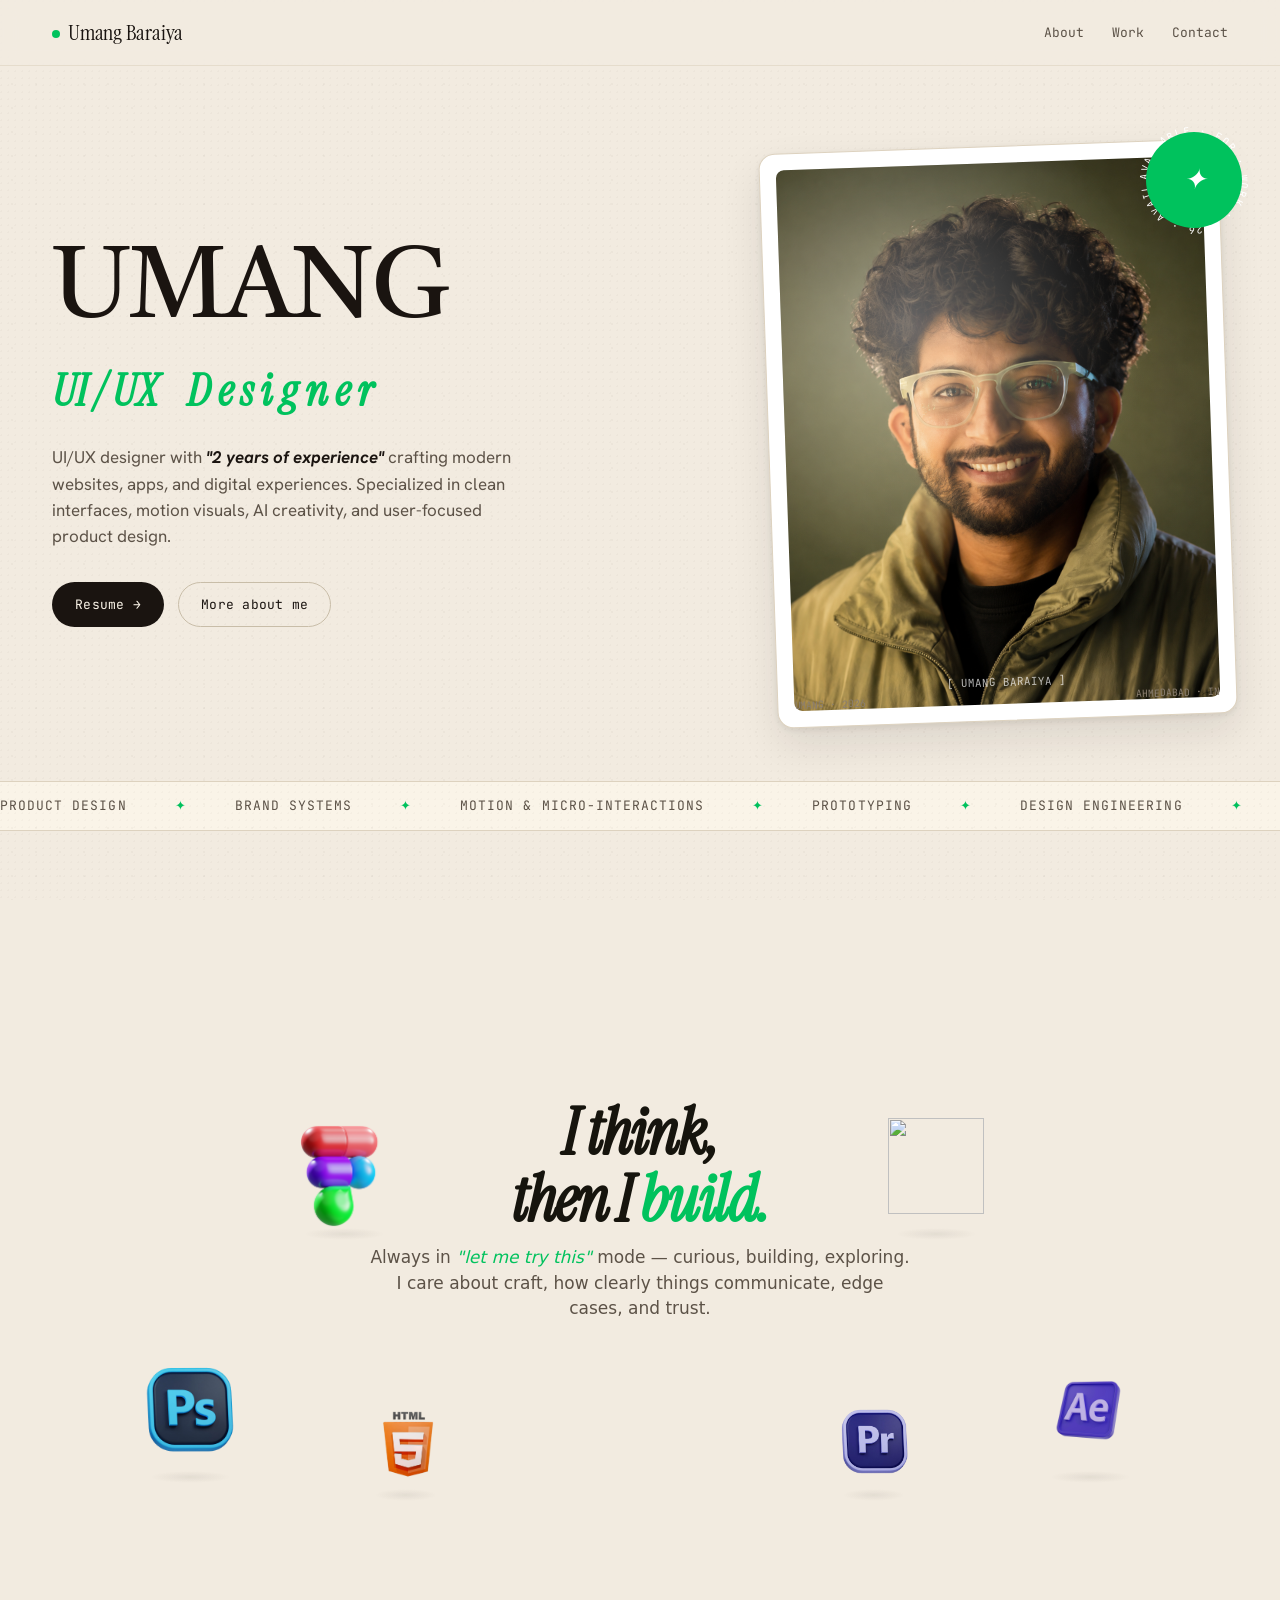
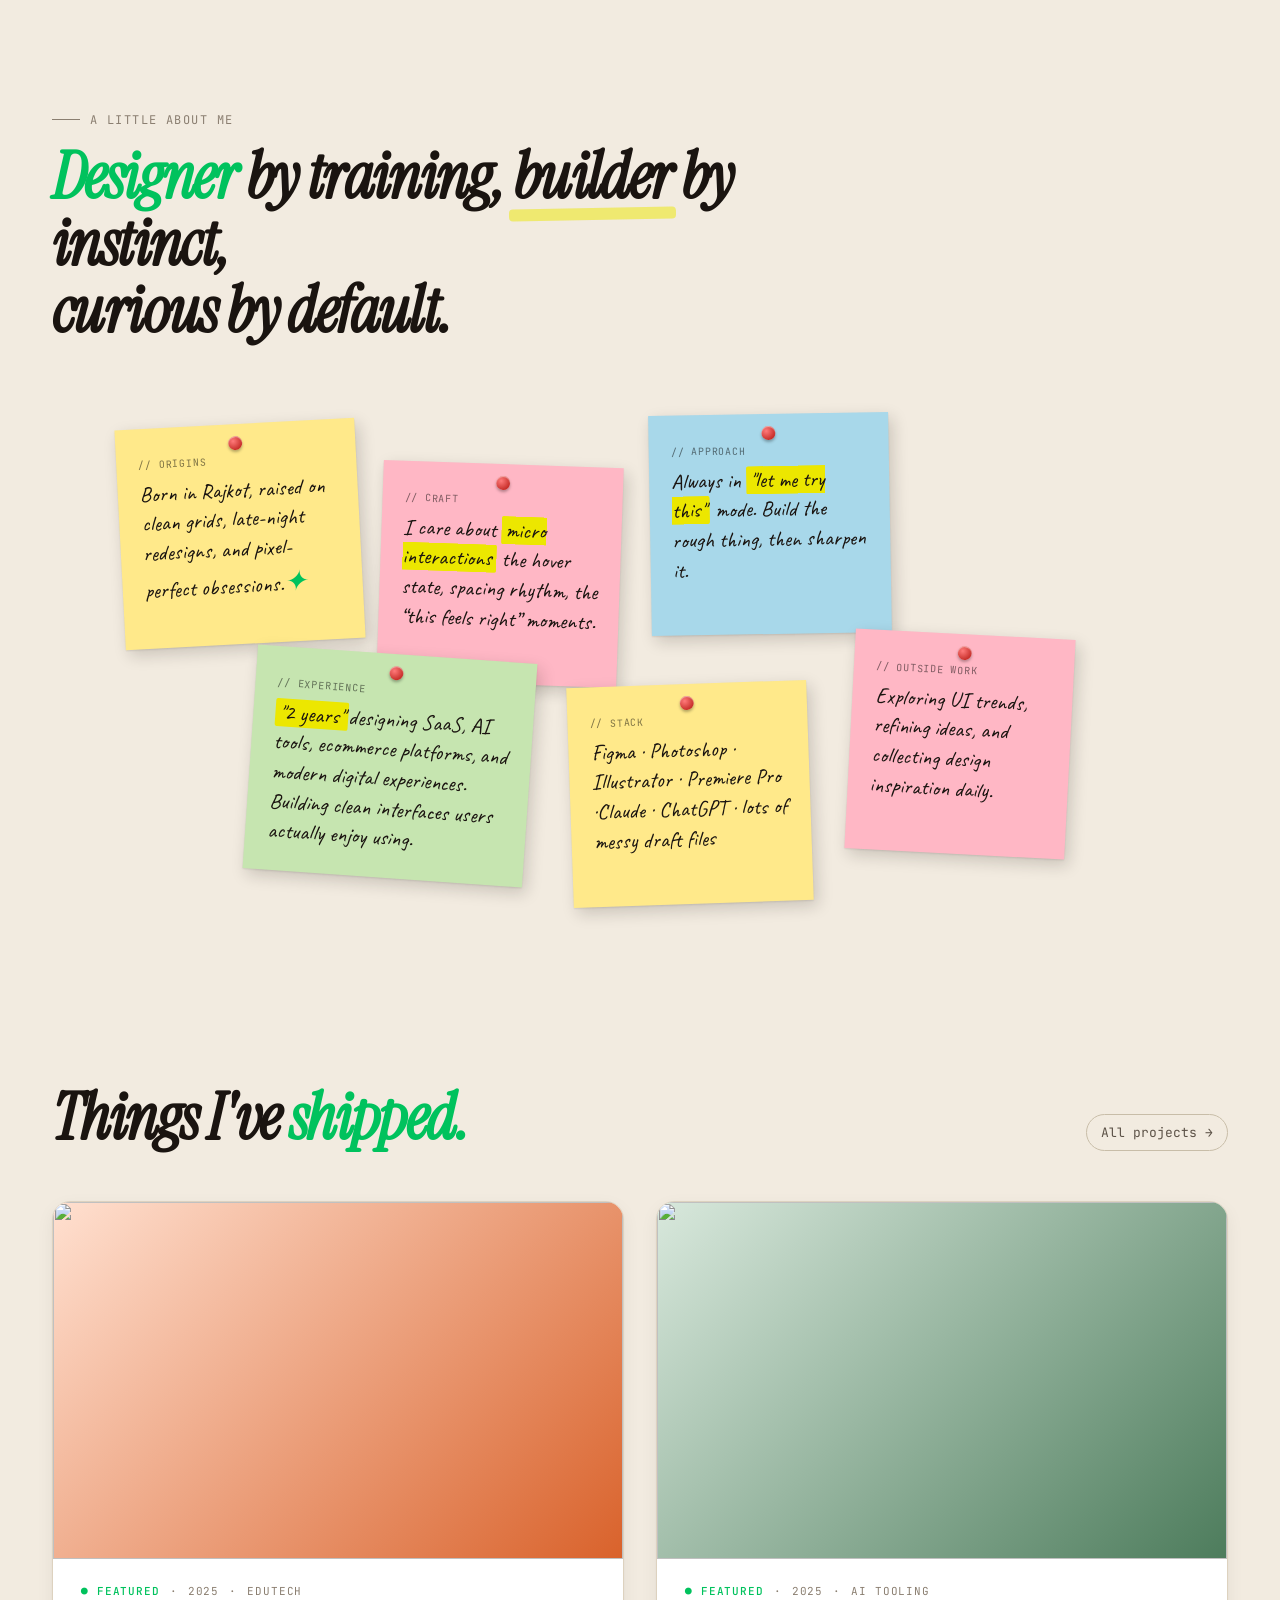
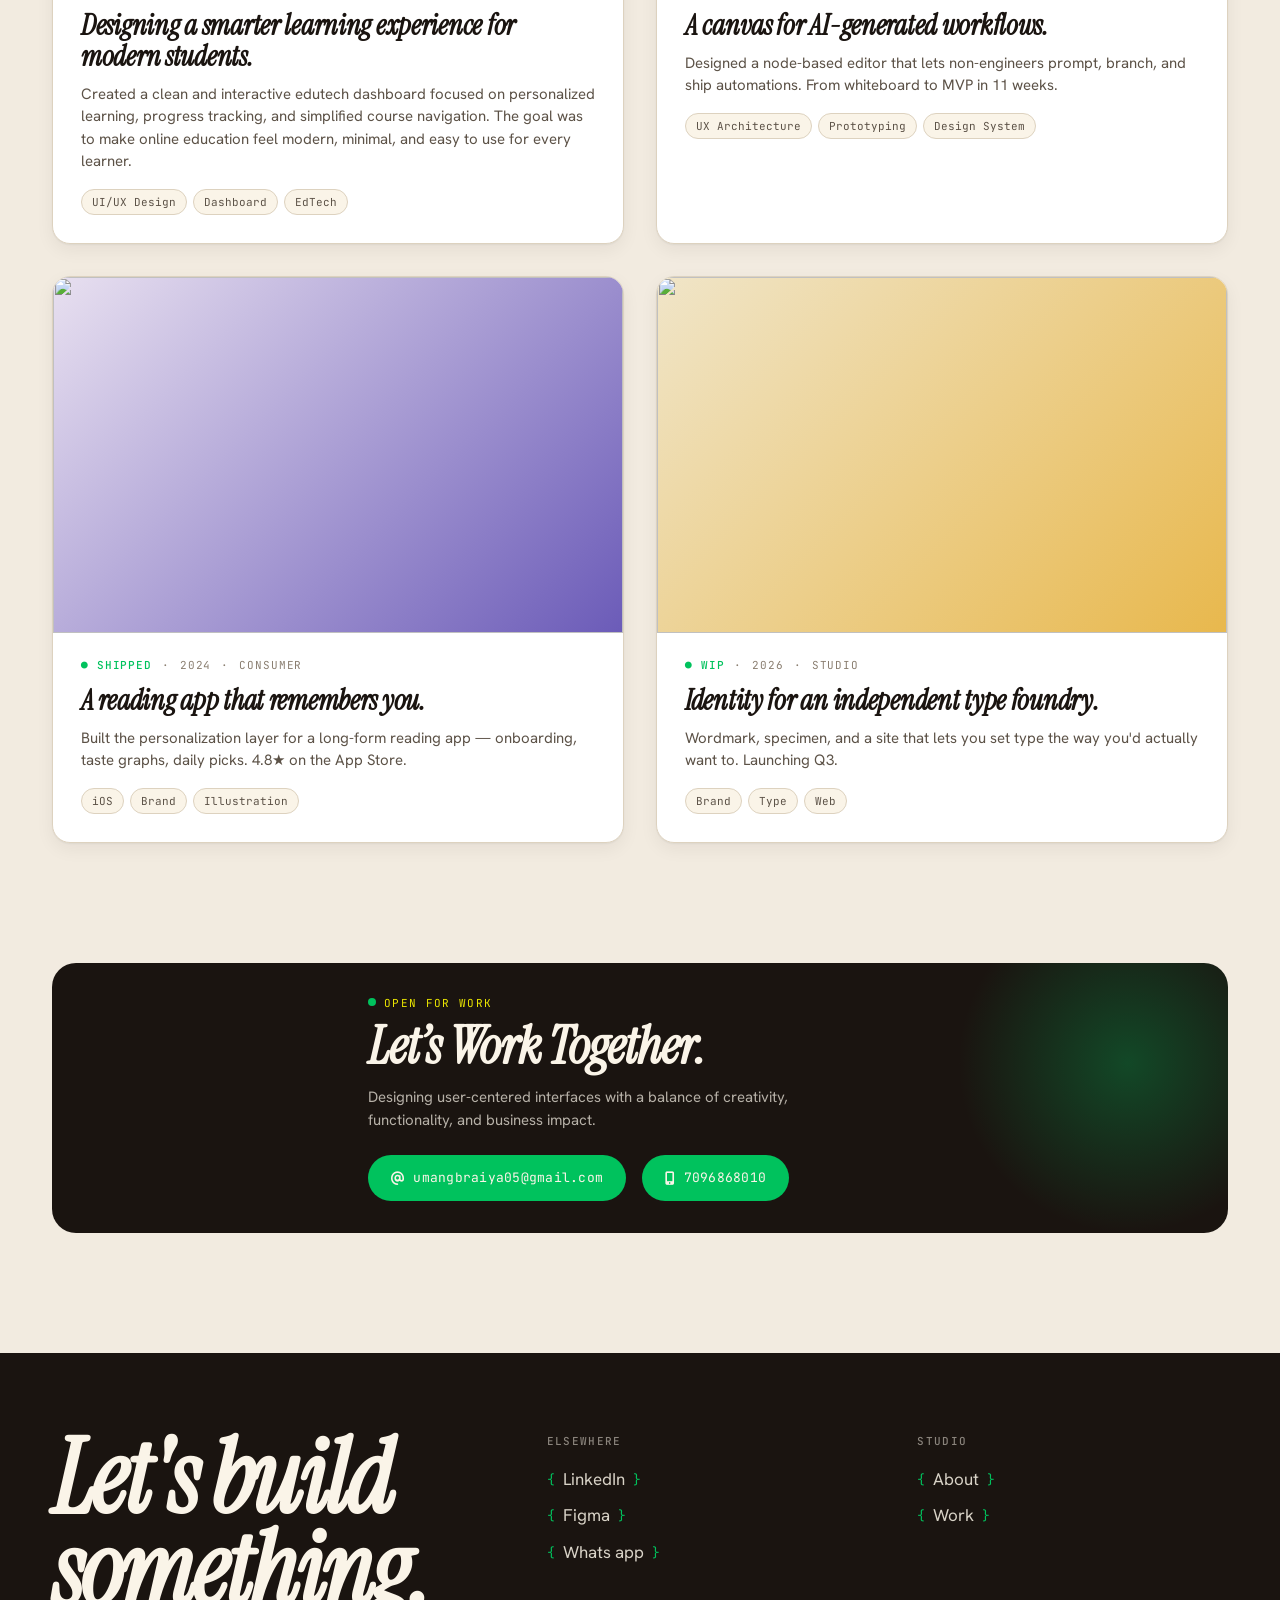
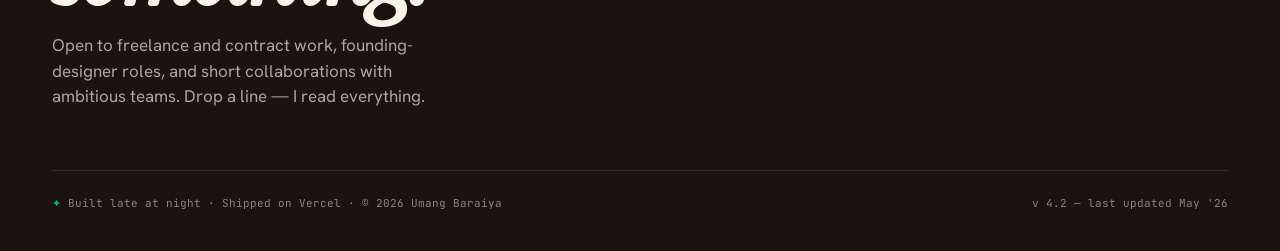
==== commit 1b51dbe7: "index.html" ====
--- a/index.html
+++ b/index.html
@@ -18,7 +18,7 @@
 </head>
 <body>
 
-<!-- ============= NAV ============= -->
+
 <nav class="nav">
   <div class="nav-inner">
     <a class="nav-logo" href="#top">
@@ -33,7 +33,7 @@
   </div>
 </nav>
 
-<!-- ============= HERO ============= -->
+
 <header class="hero" id="top">
   <div class="wrap">
     <div class="hero-grid">
@@ -78,22 +78,11 @@
       </div>
     </div>
 
-    <!-- <div class="hero-floats">
-      <div class="float ticket">
-        <div class="ticket-stub">
-          <b>U.B</b>
-          <span>SEAT<br/>A1</span>
-        </div>
-        <div class="ticket-main">
-          <b>DESIGN × TECHNOLOGY</b>
-          <span>ADMIT ONE · NO. 047 · ALL ACCESS</span>
-        </div>
-      </div>
-    </div> -->
+    
   </div>
 </header>
 
-<!-- ============= MARQUEE ============= -->
+
 <div class="marquee">
   <div class="marquee-track">
     <span>Product Design</span>
@@ -113,12 +102,9 @@
 
 <section class="tb-section" aria-label="I think, then I build.">
 
-  <!-- Floating image tiles. Replace each img src with your own image path. -->
+  
   <div class="tb-floaters">
-    <!-- <div class="tb-tile tb-tile-1" tabindex="0">
-      <div class="tb-inner"><img src="images/img-1.png" alt="" /></div>
-      <span class="tb-label">Slot 1</span>
-    </div> -->
+    
     <div class="tb-tile tb-tile-2" tabindex="0">
       <div class="tb-inner"><img src="icons/figma-logo 2.png" alt="" /></div>
       <span class="tb-label">FIGMA</span>
@@ -131,10 +117,7 @@
       <div class="tb-inner"><img src="icons/html.png" alt="" /></div>
       <span class="tb-label">HTML</span>
     </div>
-    <!-- <div class="tb-tile tb-tile-5" tabindex="0">
-      <div class="tb-inner"><img src="images/img-5.png" alt="" /></div>
-      <span class="tb-label">Slot 5</span>
-    </div> -->
+    
     <div class="tb-tile tb-tile-6" tabindex="0">
       <div class="tb-inner"><img src="icons/illustrator1 2.png" alt="" /></div>
       <span class="tb-label">ILLUSTRATOR</span>
@@ -149,16 +132,8 @@
     </div>
   </div>
 
-  <!-- Centered copy -->
-  <!-- <div class="tb-copy">
-    <h1 class="tb-headline">
-      I think,<br/>
-      then I <span class="tb-accent">build.</span>
-    </h1>
-    <p class="tb-subtitle">
-      Always in <span class="tb-pill">&ldquo;let me try this&rdquo;</span> mode &mdash; curious, building, exploring. I care about craft, how clearly things communicate, edge cases, and trust.
-    </p>
-  </div> -->
+  
+  
   <div class="collage-grid">
       <div class="collage-text">
         <h2>I think,<br/>then I <em>build.</em></h2>
@@ -171,120 +146,7 @@
 </section>
 
 
-<!-- ============= FINDER WINDOW ============= -->
-<!-- <section class="finder-section" id="work">
-  <div class="wrap">
-    <div class="finder-eyebrow">SELECTED WORK / 2024 — 2026</div>
-    <h2 class="finder-title">
-      Two years of <em>pixels</em><span class="hand"><br></span>the only way that makes sense.
-    </h2>
-
-    <div class="finder">
-      <div class="finder-chrome">
-        <div class="traffic">
-          <span></span><span></span><span></span>
-        </div>
-        <div class="finder-path">~/umang/portfolio</div>
-      </div>
-
-      <aside class="finder-sidebar">
-        <div class="sidebar-group">
-          <div class="sidebar-label">Favorites</div>
-          <div class="sidebar-item" data-nav="home"><span class="sidebar-icon">⌂</span>Home</div>
-          <div class="sidebar-item active" data-nav="projects"><span class="sidebar-icon">▦</span>All projects</div>
-          <div class="sidebar-item"><span class="sidebar-icon">★</span>Starred</div>
-          <div class="sidebar-item"><span class="sidebar-icon">⏱</span>Recent</div>
-        </div>
-        <div class="sidebar-group" id="sidebar-folders">
-          <div class="sidebar-label">Folders</div>
-          <div class="sidebar-item" data-folder-nav="projects"><span class="sidebar-icon" style="color: var(--accent-2);">▣</span>Projects</div>
-          <div class="sidebar-item" data-folder-nav="social"><span class="sidebar-icon" style="color: var(--accent-2);">▣</span>Social Media</div>
-          <div class="sidebar-item" data-folder-nav="video"><span class="sidebar-icon" style="color: var(--accent-2);">▣</span>Video / Animation</div>
-          <div class="sidebar-item" data-folder-nav="ai"><span class="sidebar-icon" style="color: var(--accent-2);">▣</span>Design with AI</div>
-        </div>
-        <div class="sidebar-group">
-          <div class="sidebar-label">Tags</div>
-          <div class="sidebar-item"><span class="sidebar-icon" style="color: var(--accent);">●</span>Featured</div>
-          <div class="sidebar-item"><span class="sidebar-icon" style="color: var(--emerald);">●</span>Shipped</div>
-          <div class="sidebar-item"><span class="sidebar-icon" style="color: var(--accent-2);">●</span>WIP</div>
-        </div>
-      </aside>
-
-      <div class="finder-main">
-        <div class="finder-toolbar">
-          <div class="finder-breadcrumb" id="finder-breadcrumb">
-            <button class="crumb-back" id="crumb-back" aria-label="Back" hidden>‹</button>
-            <span>umang</span><span>›</span><span>portfolio</span><span>›</span><b id="crumb-current">projects</b>
-          </div>
-          <div class="finder-view">
-            <button>≡ list</button>
-            <button class="active">▦ icon</button>
-            <button>▤ column</button>
-          </div>
-        </div>
-
-        <div class="folders" id="folders-grid">
-          <div class="folder" data-folder="projects">
-            <div class="folder-icon">
-              <div class="folder-tab"></div>
-              <div class="folder-back"></div>
-              <div class="folder-files">
-                <span></span><span></span><span></span>
-              </div>
-              <div class="folder-front"></div>
-            </div>
-            <div class="folder-label">Projects</div>
-            <div class="folder-meta">24 items · 1.4 GB</div>
-          </div>
-
-          <div class="folder" data-folder="social">
-            <div class="folder-icon">
-              <div class="folder-tab"></div>
-              <div class="folder-back"></div>
-              <div class="folder-files">
-                <span></span><span></span><span></span>
-              </div>
-              <div class="folder-front"></div>
-            </div>
-            <div class="folder-label">Social Media</div>
-            <div class="folder-meta">112 items · 880 MB</div>
-          </div>
-
-          <div class="folder" data-folder="video">
-            <div class="folder-icon">
-              <div class="folder-tab"></div>
-              <div class="folder-back"></div>
-              <div class="folder-files">
-                <span></span><span></span><span></span>
-              </div>
-              <div class="folder-front"></div>
-            </div>
-            <div class="folder-label">Video / Animation</div>
-            <div class="folder-meta">18 items · 3.2 GB</div>
-          </div>
-
-          <div class="folder" data-folder="ai">
-            <div class="folder-icon">
-              <div class="folder-tab"></div>
-              <div class="folder-back"></div>
-              <div class="folder-files">
-                <span></span><span></span><span></span>
-              </div>
-              <div class="folder-front"></div>
-            </div>
-            <div class="folder-label">Design with AI</div>
-            <div class="folder-meta">31 items · 620 MB</div>
-          </div>
-        </div>
-
-        <div class="folder-detail" id="folder-detail" hidden></div>
-      </div>
-    </div>
-  </div>
-</section> -->
-
-
-<!-- ============= ABOUT — STICKY NOTES ============= -->
+
 <section class="about" id="about">
   <div class="wrap">
     <div class="finder-eyebrow">A LITTLE ABOUT ME</div>
@@ -334,7 +196,7 @@
   </div>
 </section>
 
-<!-- ============= PROJECTS ============= -->
+
 <section class="projects-section">
   <div class="wrap">
     <div class="projects-head">
@@ -430,12 +292,12 @@
   </div>
 </section>
 
-<!-- ============= PLAYGROUND / VIBE CODING PLAYLIST ============= -->
+
 <section class="playlist-section" id="contact">
   <div class="wrap">
     <div class="playlist">
 
-      <!-- Lottie Animation -->
+      
   <lottie-player
     src="animation.json"
     background="transparent"
@@ -444,7 +306,7 @@
     loop
     autoplay>
   </lottie-player>
-      <!-- <div class="playlist-vinyl"></div> -->
+      
       <div class="playlist-info">
         <div class="playlist-eyebrow">
           <span class="dot"></span> OPEN FOR WORK 
@@ -465,61 +327,13 @@
             7096868010</a>
           </div>
         </div>
-        <!-- <div class="playlist-tracks">
-          <div><span>01.</span><span>Cursor that draws gradients</span><span>· 2026</span></div>
-          <div><span>02.</span><span>Letterforms in WebGL</span><span>· 2025</span></div>
-          <div><span>03.</span><span>A toy file system in localStorage</span><span>· 2025</span></div>
-          <div><span>04.</span><span>Sticky notes that remember</span><span>· 2024</span></div>
-        </div>
-      </div> -->
-      <!-- <div class="playlist-play" title="Visit playground">▶</div> -->
+        
+      
     </div>
   </div>
 </section>
 
-<!-- ============= BULLETIN BOARD ============= -->
-<!-- <section class="bulletin-section">
-  <div class="wrap">
-    <div class="bulletin-head">
-      <h2>Pinned on my wall.</h2>
-      <div class="bulletin-coords">
-        23.0225°N 72.5714°E<br/>
-        AHMEDABAD · STUDIO 04
-      </div>
-    </div>
-
-    <div class="bulletin">
-      <div class="bulletin-grid">
-        <div class="pin-photo">
-          <div class="pin-img pin-img-1">[ photo: studio desk ]</div>
-        </div>
-        <div class="pin-photo">
-          <div class="pin-img pin-img-2">[ photo: process sketch ]</div>
-        </div>
-        <div class="pin-photo">
-          <div class="pin-img pin-img-3">[ photo: monitor + figma ]</div>
-        </div>
-        <div class="pin-photo">
-          <div class="pin-img pin-img-4">[ photo: typography test ]</div>
-        </div>
-        <div class="pin-photo">
-          <div class="pin-img pin-img-5">[ photo: client wall ]</div>
-        </div>
-        <div class="pin-photo">
-          <div class="pin-img pin-img-6">[ photo: late-night work ]</div>
-        </div>
-        <div class="pin-photo">
-          <div class="pin-img pin-img-7">[ photo: notebook page ]</div>
-        </div>
-        <div class="pin-photo">
-          <div class="pin-img pin-img-8">[ photo: print run ]</div>
-        </div>
-      </div>
-    </div>
-  </div>
-</section> -->
-
-<!-- ============= FOOTER ============= -->
+
 <footer class="footer" id="#">
   <div class="wrap">
     <div class="footer-grid">
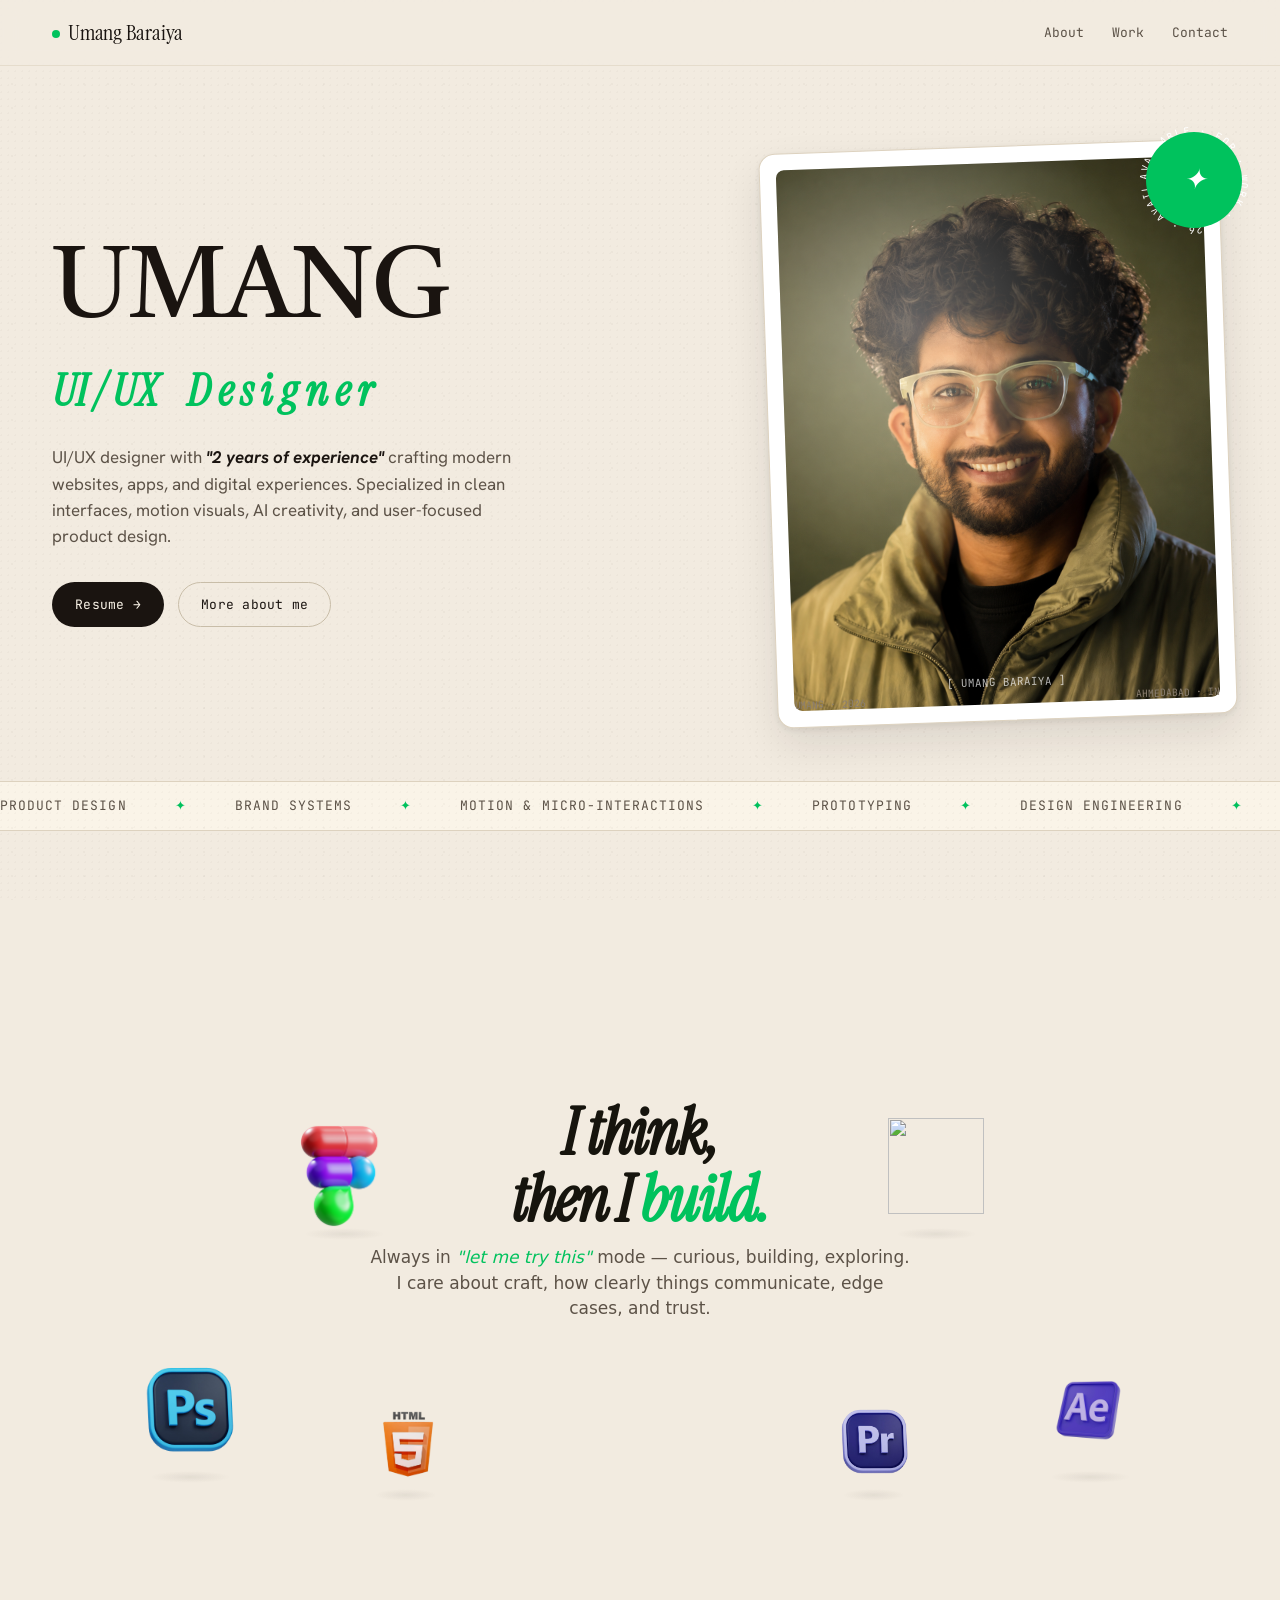
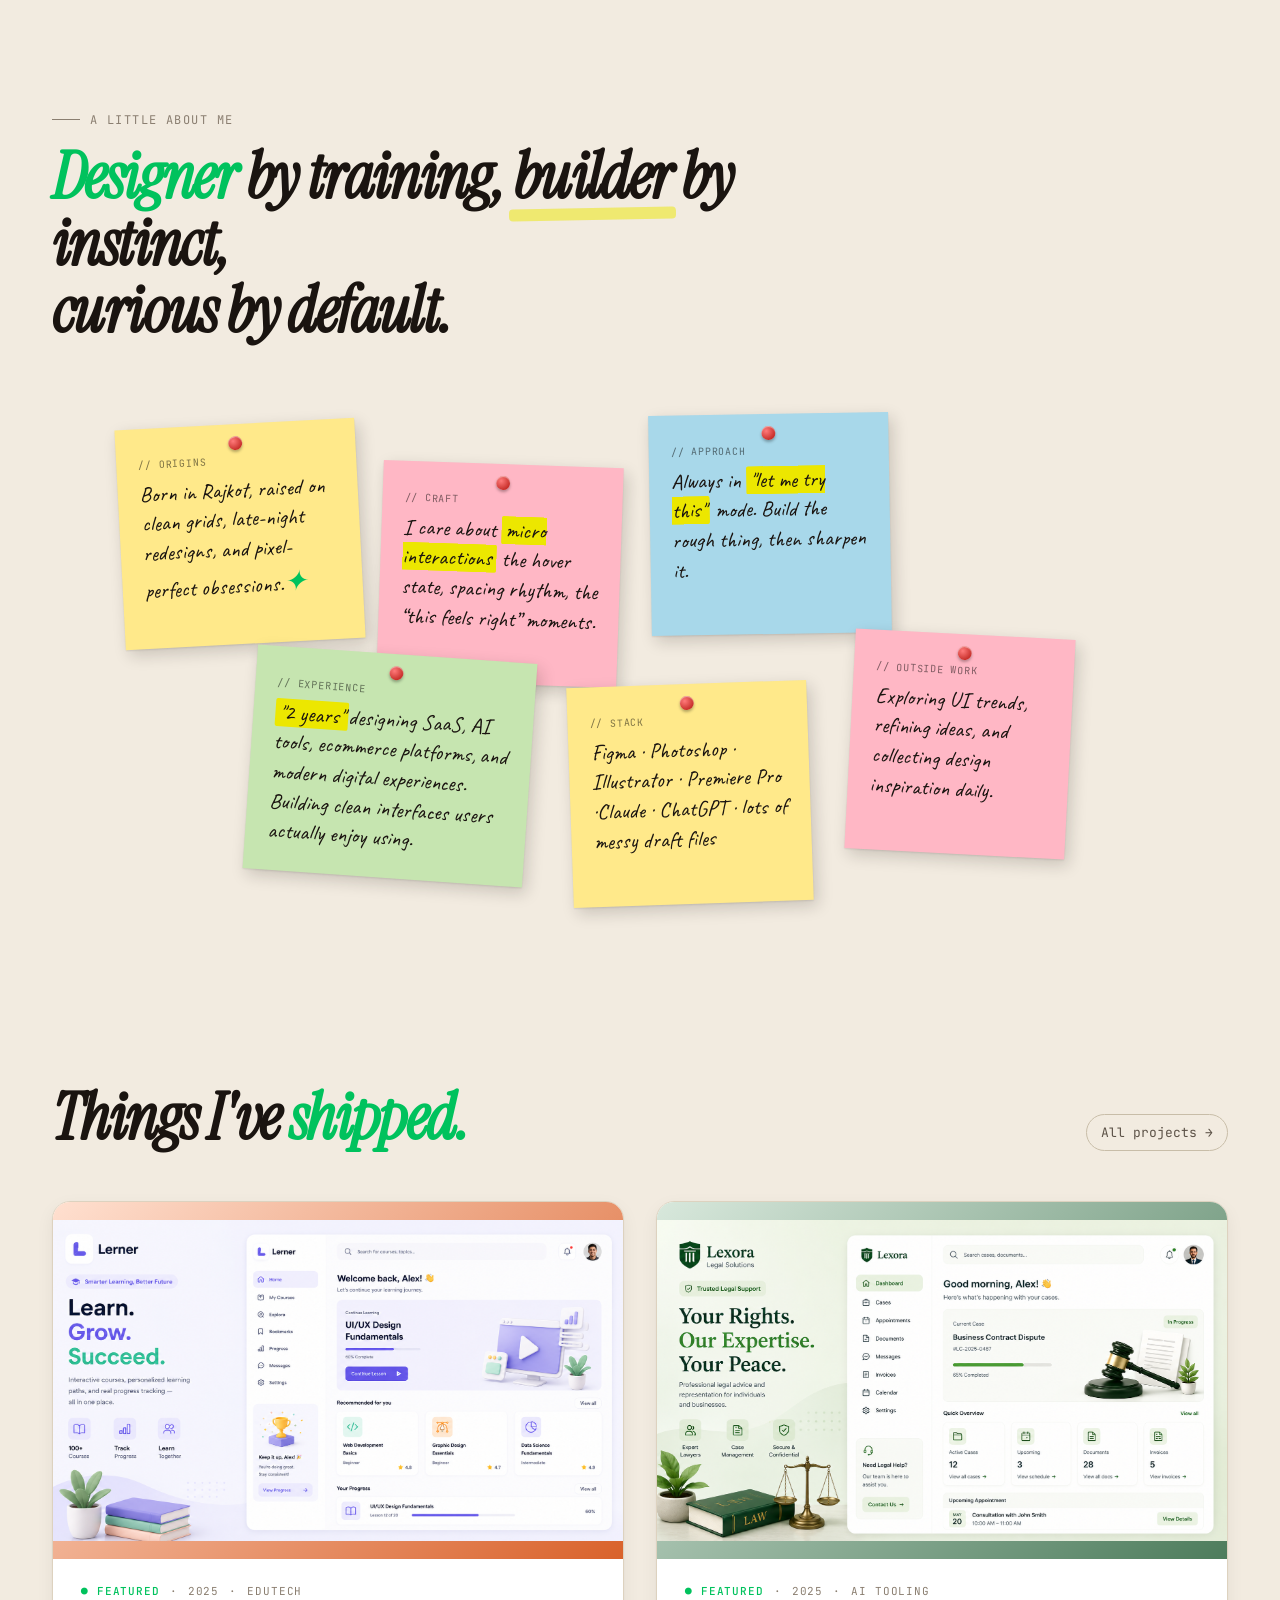
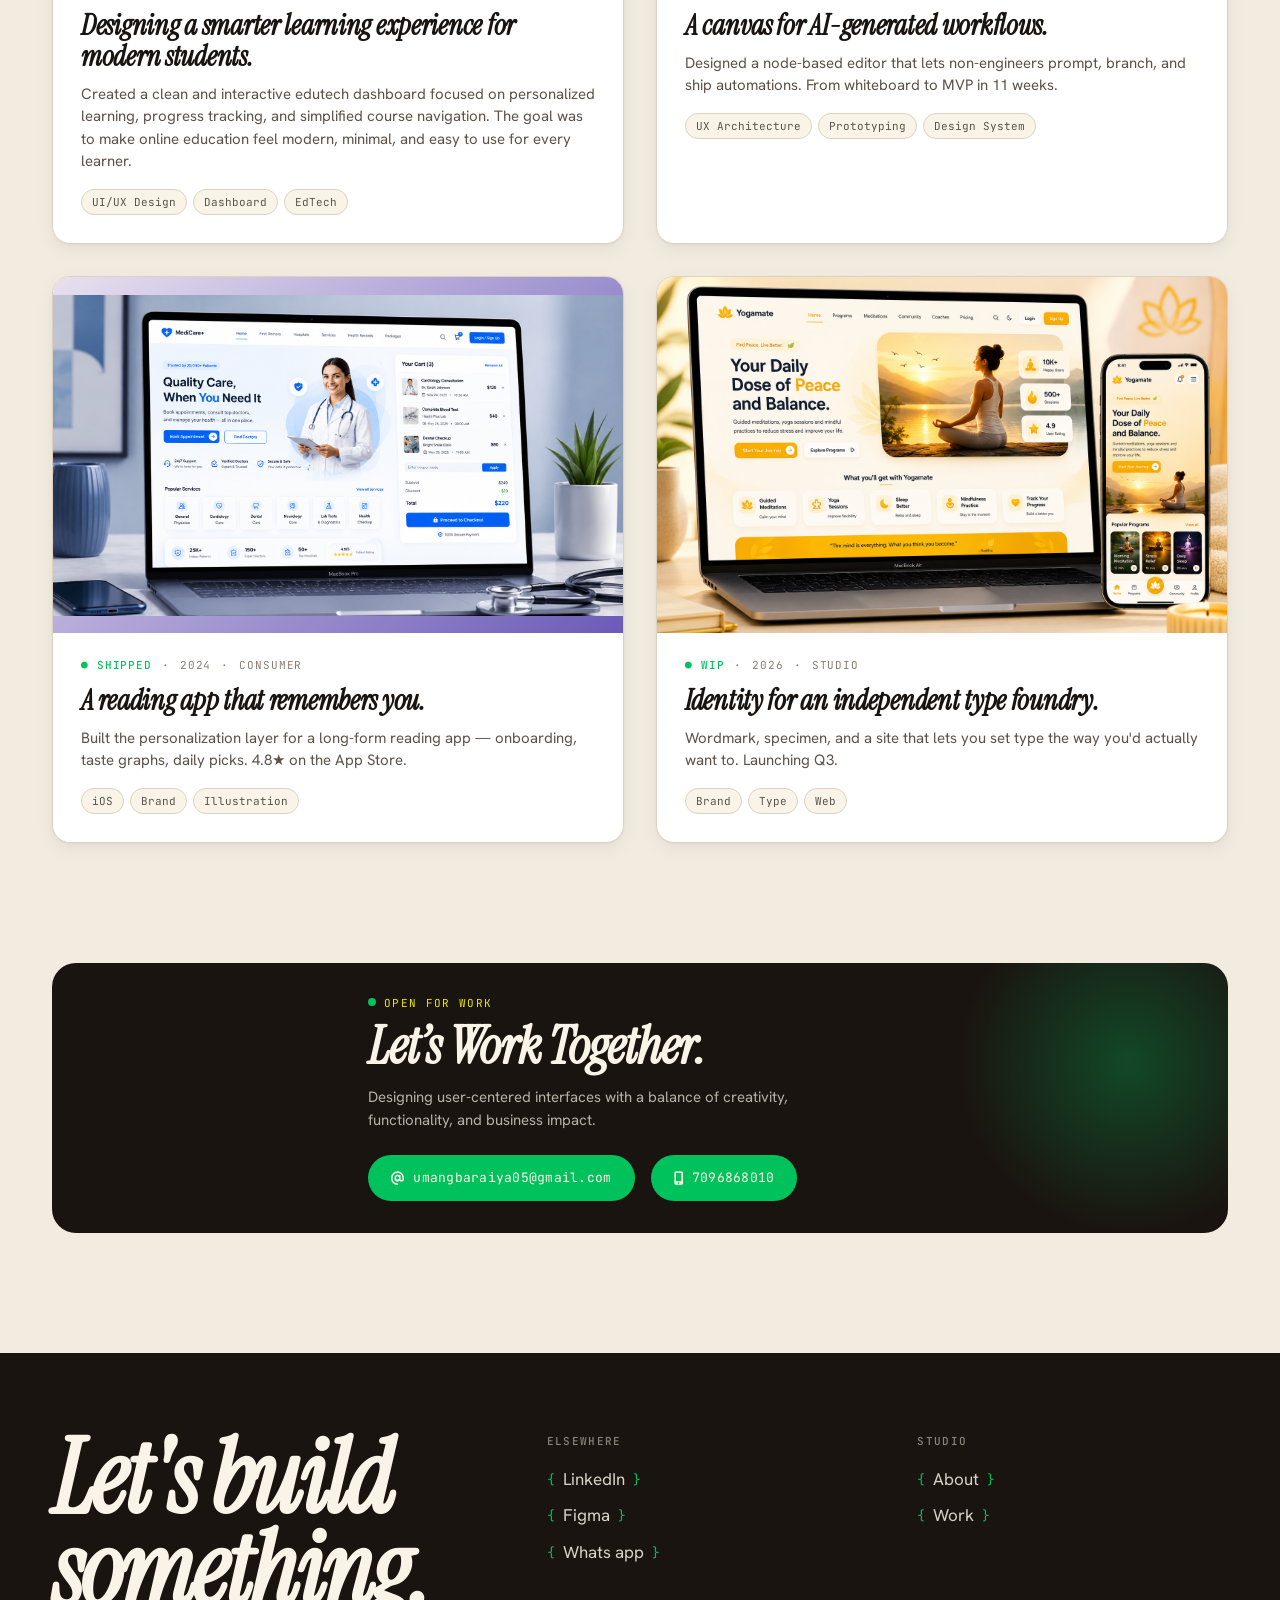
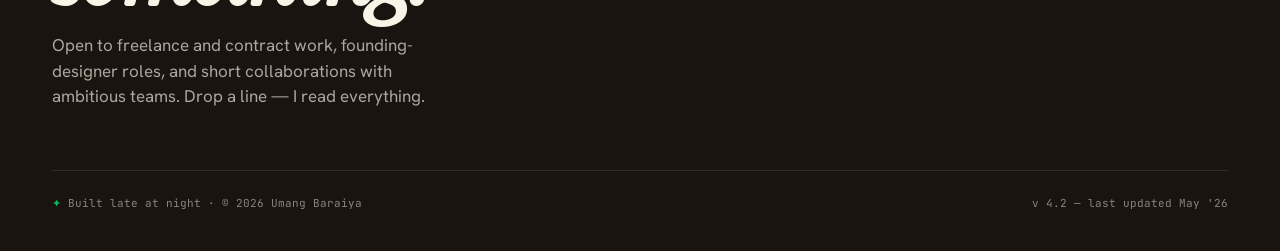
==== commit bba49d5b: "index.html" ====
--- a/index.html
+++ b/index.html
@@ -48,7 +48,7 @@
 
         </p>
         <div class="hero-actions">
-          <a class="btn btn-primary" href="resume.pdf" target="_blank">Resume →</a>
+          <a class="btn btn-primary" href="umang-resume.pdf" target="_blank">Resume →</a>
           <a class="btn btn-ghost" href="#about">More about me</a>
         </div>
       </div>
@@ -317,9 +317,9 @@
         </p>
         <div class="playlist-btn-wrapper">
           <div style="margin-top: 24px;" class="playlist-btn">
-            <a class="btn btn-primary glow-btn" style="background: var(--accent);" href="mailto:umangbraiya05@gmail.com">
+            <a class="btn btn-primary glow-btn" style="background: var(--accent);" href="mailto:umangbaraiya05@gmail.com">
             <i class="fa-solid fa-at"></i>
-            umangbraiya05@gmail.com</a>
+            umangbaraiya05@gmail.com</a>
           </div>
           <div style="margin-top: 24px;"  class="playlist-btn">
             <a class="btn btn-primary glow-btn" style="background: var(--accent);" href="tel:+917096868010" >
@@ -351,7 +351,7 @@
           <li><a href="https://www.linkedin.com/in/umangbaraiya15">LinkedIn</a></li>
           <li><a href="#">Figma</a></li>
 
-         <li><a href="https://wa.me/917096868010 text=I'm%20inquiring%20about%20the%20apartment%20listing">Whats app</a></li>
+         <li><a href="https://wa.me/917096868010?text=Hi%20I%20would%20like%20to%20discuss%20a%20project">Whats app</a></li>
         </ul>
       </div>
       <div class="footer-col">
@@ -366,7 +366,7 @@
       </div>
     </div>
     <div class="footer-bottom">
-      <span><span class="star">✦</span> Built late at night · Shipped on Vercel · © 2026 Umang Baraiya</span>
+      <span><span class="star">✦</span> Built late at night · © 2026 Umang Baraiya</span>
       <span>v 4.2 — last updated May '26</span>
     </div>
   </div>
--- a/styles.css
+++ b/styles.css
@@ -1,9 +1,3 @@
-/* ============================================================
-   Umang Baraiya — Portfolio
-   Playful collage, warm off-white, hand-drawn touches
-   ============================================================ */
-
-/* ---------- Tokens (warm default, switchable via data-palette) */
 :root {
   --bg:        #F2EBE0;
   --bg-paper:  #FAF4E8;
@@ -13,9 +7,7 @@
   --line:      #DDD2BF;
   --line-2:    #C8BDA8;
   --card:      #FFFFFF;
-  --accent:    #00C25D;  /* terracotta */
-  --accent-2:  #ece700;  /* mustard */
-  --emerald:   #4D7C5C;
+  --accent:    #00C25D;  --accent-2:  #ece700;  --emerald:   #4D7C5C;
   --pink:      #E89C9C;
   --blue:      #6B8AB8;
   --sticky-y:  #FFE98A;
@@ -31,18 +23,13 @@
   --tb-bg-dot: rgba(20, 18, 12, 0.06);
   --tb-ink: #16140d;
   --tb-ink-2: #4b4738;
-  --tb-accent: #5b4ce6;          /* the "build." word + pill color */
-
-  --tb-tile-bg: #ffffff;
+  --tb-accent: #5b4ce6;          --tb-tile-bg: #ffffff;
   --tb-tile-border: rgba(20, 18, 12, 0.06);
   --tb-tile-size: 124px;
   --tb-tile-radius: 6px;
   --tb-tile-pad: 14px;
 
-  --tb-float-amp: 32px;           /* vertical float distance */
-  --tb-hover-lift: 18px;          /* hover lift amount */
-
-  --tb-shadow-soft: 0 10px 30px rgba(20, 18, 12, 0.08);
+  --tb-float-amp: 32px;           --tb-hover-lift: 18px;          --tb-shadow-soft: 0 10px 30px rgba(20, 18, 12, 0.08);
   --tb-shadow-pop:  0 20px 44px rgba(20, 18, 12, 0.16);
   --tb-tr: 380ms cubic-bezier(.22, 1, .36, 1);
 }
@@ -75,7 +62,6 @@
   --pink:      #B8B8B8;
 }
 
-/* ---------- Reset ----------------------------------------- */
 *, *::before, *::after { box-sizing: border-box; }
 html, body { margin: 0; padding: 0; }
 body {
@@ -92,7 +78,6 @@
 a { color: inherit; text-decoration: none; }
 button { font: inherit; color: inherit; background: none; border: 0; cursor: pointer; }
 
-/* ---------- Background textures (toggle via data-texture) -- */
 body[data-texture="paper"]::before {
   content: ""; position: fixed; inset: 0; pointer-events: none; z-index: 0;
   background-image:
@@ -112,12 +97,10 @@
 }
 body[data-texture="none"]::before { display: none; }
 
-/* ---------- Type families ---------------------------------- */
 .serif    { font-family: "Instrument Serif", "Cormorant Garamond", Georgia, serif; font-weight: 400; }
 .hand     { font-family: "Caveat", "Bradley Hand", cursive; }
 .mono     { font-family: "JetBrains Mono", ui-monospace, monospace; }
 
-/* ---------- Layout ---------------------------------------- */
 .wrap {
   max-width: 1240px;
   margin: 0 auto;
@@ -127,7 +110,6 @@
 }
 section { position: relative; z-index: 1; }
 
-/* ---------- Nav ------------------------------------------- */
 .nav {
   position: sticky; top: 0; z-index: 100;
   backdrop-filter: blur(10px);
@@ -166,7 +148,6 @@
 }
 .nav-links a:hover::after { right: 0; }
 
-/* ---------- Hero ------------------------------------------ */
 .hero {
   padding: 80px 0 60px;
   position: relative;
@@ -247,7 +228,6 @@
 
 
 
-/* Glow Effect */
 .playlist-btn .btn.glow-btn{
     position: relative;
     overflow: hidden;
@@ -255,7 +235,6 @@
     border-radius: 40px;
 }
 
-/* Shine Layer */
 .playlist-btn .btn.glow-btn::before{
     content: "";
     position: absolute;
@@ -268,26 +247,10 @@
     transition: 0.7s;
 }
 
-/* Hover Animation */
 .playlist-btn .btn.glow-btn:hover::before{
     left: 130%;
 }
 
-/*footer .btn.glow-btn:hover{
-    box-shadow:
-        0 0 10px rgba(255,140,66,0.8),
-        0 0 20px rgba(255,140,66,0.7),
-        0 0 40px rgba(255,140,66,0.6);
-
-    transform: translateY(-1px);*/
-/*}*/
-
-
-
-
-
-
-/* Profile card with spinning badge */
 .hero-portrait {
   position: relative;
   width: 100%;
@@ -343,7 +306,6 @@
   z-index: 2;
 }
 
-/* Spinning badge */
 .badge {
   position: absolute;
   right: -28px; top: -28px;
@@ -376,7 +338,6 @@
   pointer-events: none;
 }
 
-/* ---------- Hero floating objects ------------------------- */
 .hero-floats { position: absolute; inset: 0; pointer-events: none; }
 .float { position: absolute; pointer-events: auto; }
 
@@ -411,7 +372,6 @@
 }
 .ticket-main b { color: var(--ink); font-size: 11px; }
 
-/* ---------- Marquee divider ------------------------------- */
 .marquee {
   border-top: 1px solid var(--line);
   border-bottom: 1px solid var(--line);
@@ -433,7 +393,6 @@
 }
 .marquee-track .star { color: var(--accent); }
 
-/* ---------- Collage strip --------------------------------- */
 .collage {
   padding: 100px 0;
   position: relative;
@@ -468,7 +427,6 @@
   margin: 0 auto;
 }
 
-/* Collage objects positioned absolute around text */
 .collage-obj {
   position: absolute;
   transition: transform .35s cubic-bezier(.22,1,.36,1);
@@ -606,7 +564,6 @@
   color: var(--accent);
 }
 
-/* ---------- Finder window --------------------------------- */
 .finder-section {
   padding: 60px 0 100px;
 }
@@ -828,7 +785,6 @@
   margin-top: -8px;
 }
 
-/* ---------- Folder detail view ---------------------------- */
 .folder-detail[hidden] { display: none; }
 .folder-detail {
   animation: fade-in .25s cubic-bezier(.22,1,.36,1);
@@ -900,7 +856,6 @@
   display: flex; align-items: flex-end; justify-content: flex-start;
 }
 .file-thumb::before {
-  /* folded corner */
   content: "";
   position: absolute; top: 0; right: 0;
   width: 16px; height: 16px;
@@ -948,7 +903,6 @@
   margin-top: -6px;
 }
 
-/* Selected file (single-click highlight) */
 .file.selected {
   background: color-mix(in oklab, var(--accent) 12%, transparent);
 }
@@ -959,7 +913,6 @@
   border-radius: 4px;
 }
 
-/* Breadcrumb back button */
 .crumb-back {
   width: 22px; height: 22px;
   border-radius: 6px;
@@ -975,7 +928,6 @@
 .crumb-back:hover { background: var(--ink); color: var(--card); border-color: var(--ink); }
 .crumb-back[hidden] { display: none; }
 
-/* Sidebar items become navigable */
 .sidebar-item { user-select: none; }
 .sidebar-item[data-folder-nav].active,
 .sidebar-item[data-nav].active { background: var(--accent); color: var(--card); }
@@ -986,7 +938,6 @@
   .file-grid { grid-template-columns: repeat(2, 1fr); }
 }
 
-/* ---------- Sticky notes about ---------------------------- */
 .about {
   padding: 120px 0;
   position: relative;
@@ -1076,7 +1027,6 @@
   border-radius: 2px;
 }
 
-/* ---------- Bulletin board -------------------------------- */
 .bulletin-section { padding: 60px 0 120px; }
 .bulletin-head {
   display: flex; justify-content: space-between; align-items: flex-end;
@@ -1186,7 +1136,6 @@
   text-align: center;
 }
 
-/* ---------- Project case studies -------------------------- */
 .projects-section { padding: 60px 0 120px; }
 .projects-head {
   display: flex; justify-content: space-between; align-items: flex-end;
@@ -1325,7 +1274,6 @@
   color: var(--ink-2);
 }
 
-/* ---------- Vibe coding playlist module ------------------- */
 .playlist-section { padding: 0 0 0;
   margin-bottom: 120px;
 }
@@ -1422,7 +1370,6 @@
 }
 .playlist-play:hover { transform: scale(1.08); }
 
-/* ---------- Footer ---------------------------------------- */
 .footer {
   background: var(--ink);
   color: var(--bg-paper);
@@ -1491,7 +1438,6 @@
 }
 .footer-bottom .star { color: var(--accent); }
 
-/* ---------- Sparkle cursor -------------------------------- */
 .sparkle {
   position: fixed;
   pointer-events: none;
@@ -1506,7 +1452,6 @@
   100% { opacity: 0; transform: translate(-50%, -50%) scale(0.4) rotate(180deg) translateY(20px); }
 }
 
-/* ---------- Tweaks panel ---------------------------------- */
 .tweaks {
   position: fixed; bottom: 24px; right: 24px;
   z-index: 1000;
@@ -1611,7 +1556,6 @@
   flex-wrap: wrap;
 }
 
-/* ---------- Section frame ---------- */
 .tb-section {
   position: relative;
   width: 100%;
@@ -1620,7 +1564,6 @@
   margin: 0 auto;
   padding: 96px 64px;
   overflow: hidden;
-  /* background: var(--tb-bg); */
   color: var(--tb-ink);
   font-family: "Inter", system-ui, -apple-system, "Helvetica Neue", sans-serif;
   -webkit-font-smoothing: antialiased;
@@ -1634,7 +1577,6 @@
 .tb-section *::before,
 .tb-section *::after { box-sizing: border-box; }
 
-/* ---------- Centered copy ---------- */
 .tb-copy {
   position: relative;
   z-index: 2;
@@ -1670,7 +1612,6 @@
   font-size: 17px;
 }
 
-/* ---------- Floating tiles ---------- */
 .tb-floaters {
   position: absolute;
   inset: 0;
@@ -1691,9 +1632,6 @@
   width: 100%;
   height: 100%;
   border-radius: var(--tb-tile-radius);
-  /* background: var(--tb-tile-bg); */
-  /* border: 1px solid var(--tb-tile-border);
-  box-shadow: var(--tb-shadow-soft); */
   padding: var(--tb-tile-pad);
   display: grid;
   place-items: stretch;
@@ -1714,7 +1652,6 @@
   -webkit-user-drag: none;
 }
 
-/* Soft ground shadow under each tile */
 .tb-tile::after {
   content: "";
   position: absolute;
@@ -1729,13 +1666,10 @@
   pointer-events: none;
 }
 
-/* Hover lift */
 .tb-tile:hover .tb-inner,
 .tb-tile:focus-visible .tb-inner {
   transform: translateY(calc(var(--tb-hover-lift) * -1)) scale(1.06);
-  /* box-shadow: var(--tb-shadow-pop); */
-  /* border-color: rgba(20, 18, 12, 0.14); */
-}
+  }
 .tb-tile:hover::after,
 .tb-tile:focus-visible::after { opacity: 0.55; width: 78%; }
 .tb-tile:hover .tb-label,
@@ -1757,13 +1691,11 @@
   transition: opacity var(--tb-tr), transform var(--tb-tr);
 }
 
-/* Drift animation — each tile picks its own duration/delay/rotation */
 @keyframes tb-drift {
   0%, 100% { transform: translateY(0) rotate(var(--tb-rot, 0deg)); }
   50%      { transform: translateY(calc(var(--tb-float-amp) * -1)) rotate(var(--tb-rot, 0deg)); }
 }
 
-/* Individual tile positions */
 .tb-tile-1 { top: 14%; left:  7%; --tb-dur: 7.0s; --tb-delay: 0s;   --tb-rot: -6deg; }
 .tb-tile-2 { top: 36%; left: 22%; --tb-dur: 6.2s; --tb-delay: .4s;  --tb-rot:  4deg; }
 .tb-tile-3 { top: 68%; left: 10%; --tb-dur: 7.8s; --tb-delay: .2s;  --tb-rot: -3deg; }
@@ -1773,10 +1705,8 @@
 .tb-tile-7 { top: 68%; right:10%; --tb-dur: 7.2s; --tb-delay: .5s;  --tb-rot:  3deg; }
 .tb-tile-8 { top: 74%; right:28%; --tb-dur: 6.4s; --tb-delay: 1.1s; --tb-rot: -6deg; }
 
-/* Slight scale for the corner tiles */
 .tb-tile-4, .tb-tile-8 { --tb-tile-size: 96px; }
 
-/* ---------- Playfulness level toggles --------------------- */
 body[data-playfulness="low"] .collage-obj,
 body[data-playfulness="low"] .float,
 body[data-playfulness="low"] .sticker-star { display: none; }
@@ -1826,8 +1756,130 @@
   .tb-tile-7 { top: 78%; right: 6%; }
 }
 
-/* Respect reduced-motion */
 @media (prefers-reduced-motion: reduce) {
   .tb-tile { animation: none !important; }
   .tb-inner { transition: none !important; }
 }
+
+
+
+/* ===== Responsive Optimization Patch ===== */
+img{
+  max-width:100%;
+  height:auto;
+}
+
+.project-img img,
+.portrait-photo{
+  object-fit:cover;
+}
+
+@media (max-width:1200px){
+  .hero-grid{
+    gap:40px;
+  }
+
+  .project-grid{
+    grid-template-columns:1fr;
+  }
+}
+
+@media (max-width:992px){
+  .wrap{
+    padding:0 20px;
+  }
+
+  .hero-grid,
+  .footer-grid{
+    grid-template-columns:1fr;
+  }
+
+  .hero-content,
+  .collage-text{
+    text-align:center;
+  }
+
+  .hero-actions,
+  .playlist-btn-wrapper{
+    justify-content:center;
+  }
+
+  .notes-canvas{
+    display:grid;
+    grid-template-columns:1fr;
+    height:auto;
+    gap:20px;
+  }
+
+  .note{
+    position:relative !important;
+    inset:auto !important;
+    width:100%;
+    transform:none !important;
+  }
+}
+
+@media (max-width:768px){
+  .nav-inner{
+    flex-direction:column;
+    gap:14px;
+  }
+
+  .nav-links{
+    gap:16px;
+    flex-wrap:wrap;
+    justify-content:center;
+  }
+
+  .playlist{
+    padding:32px 20px;
+  }
+
+  .playlist-title{
+    font-size:38px;
+  }
+
+  .tb-section{
+    min-height:auto;
+    padding:80px 20px;
+  }
+
+  .tb-tile{
+    transform:scale(.8);
+  }
+}
+
+@media (max-width:576px){
+  .hero{
+    padding:40px 0;
+  }
+
+  .hero-name-deva{
+    font-size:52px;
+  }
+
+  .playlist-title,
+  .footer-name{
+    font-size:32px;
+    line-height:1.1;
+  }
+
+  .project-body{
+    padding:20px;
+  }
+
+  .btn{
+    width:100%;
+    justify-content:center;
+  }
+
+  .hero-actions{
+    flex-direction:column;
+  }
+
+  .footer-bottom{
+    flex-direction:column;
+    gap:12px;
+    text-align:center;
+  }
+}
